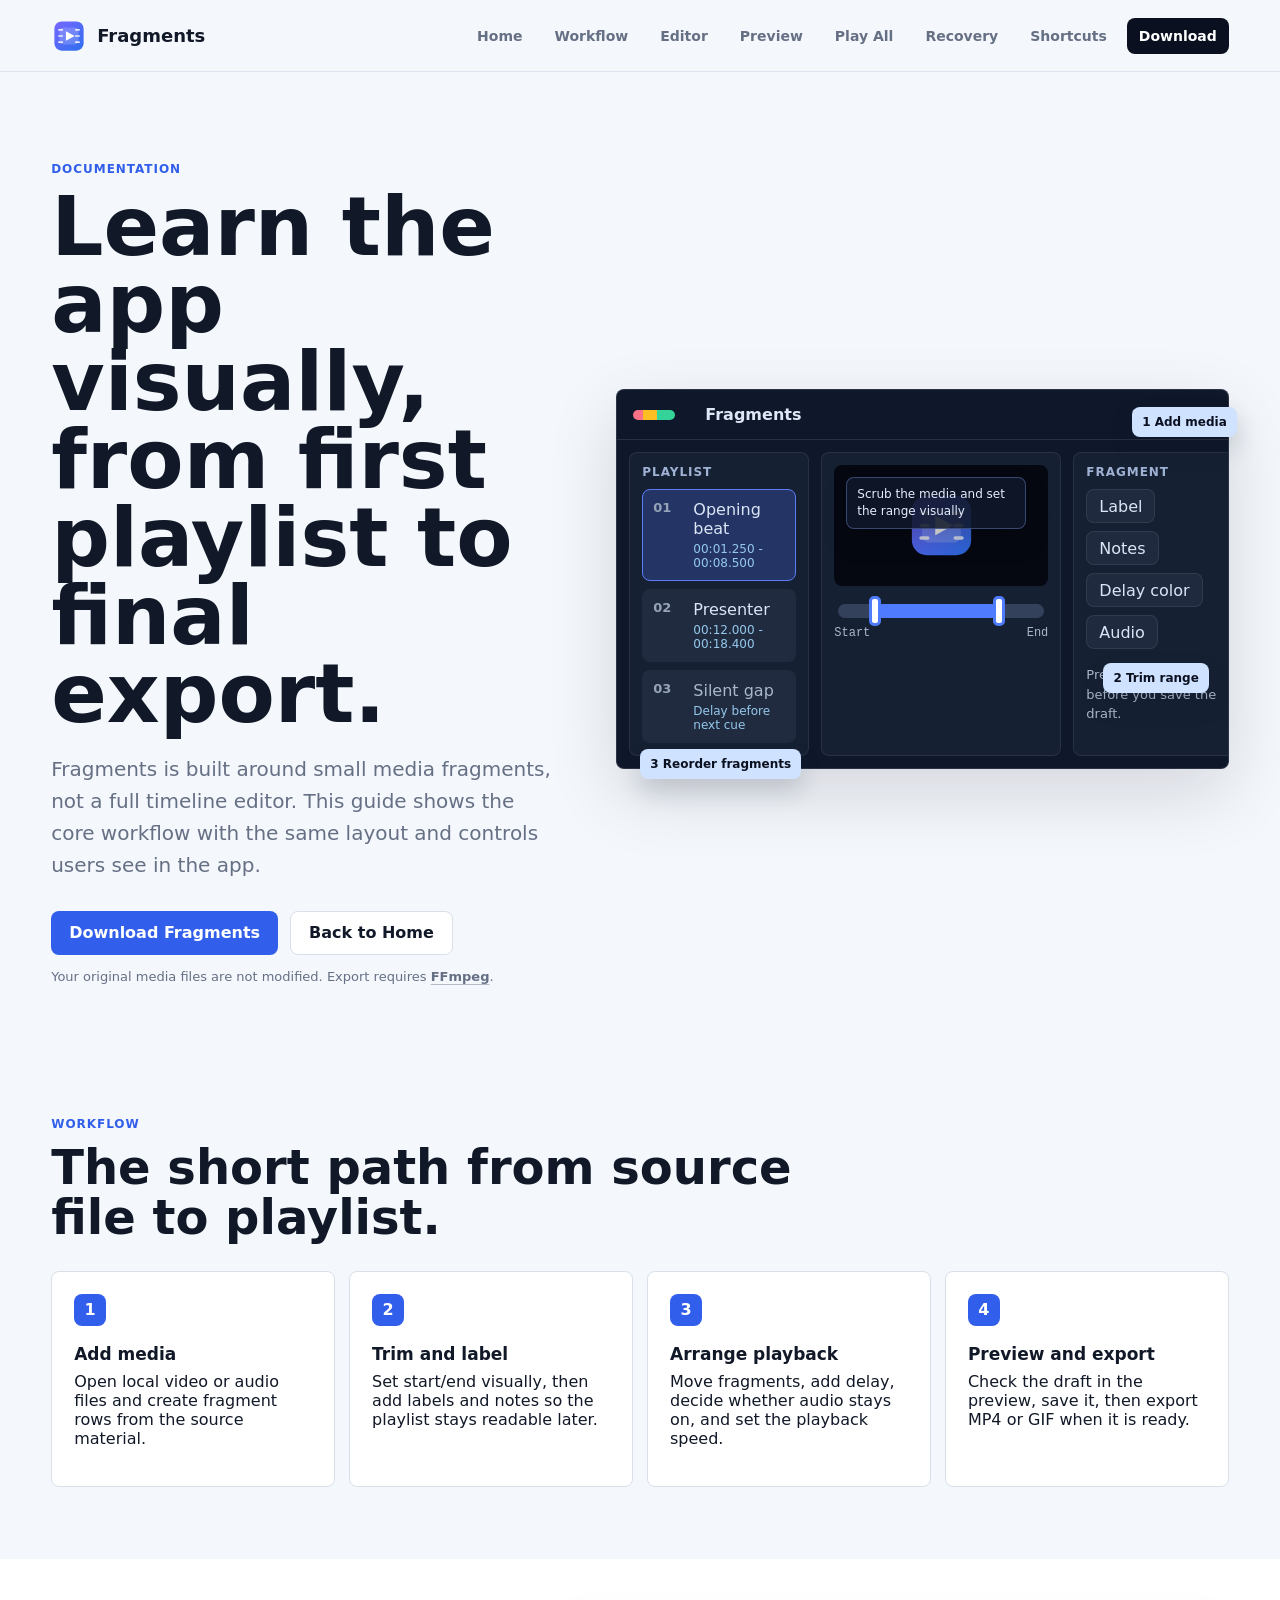
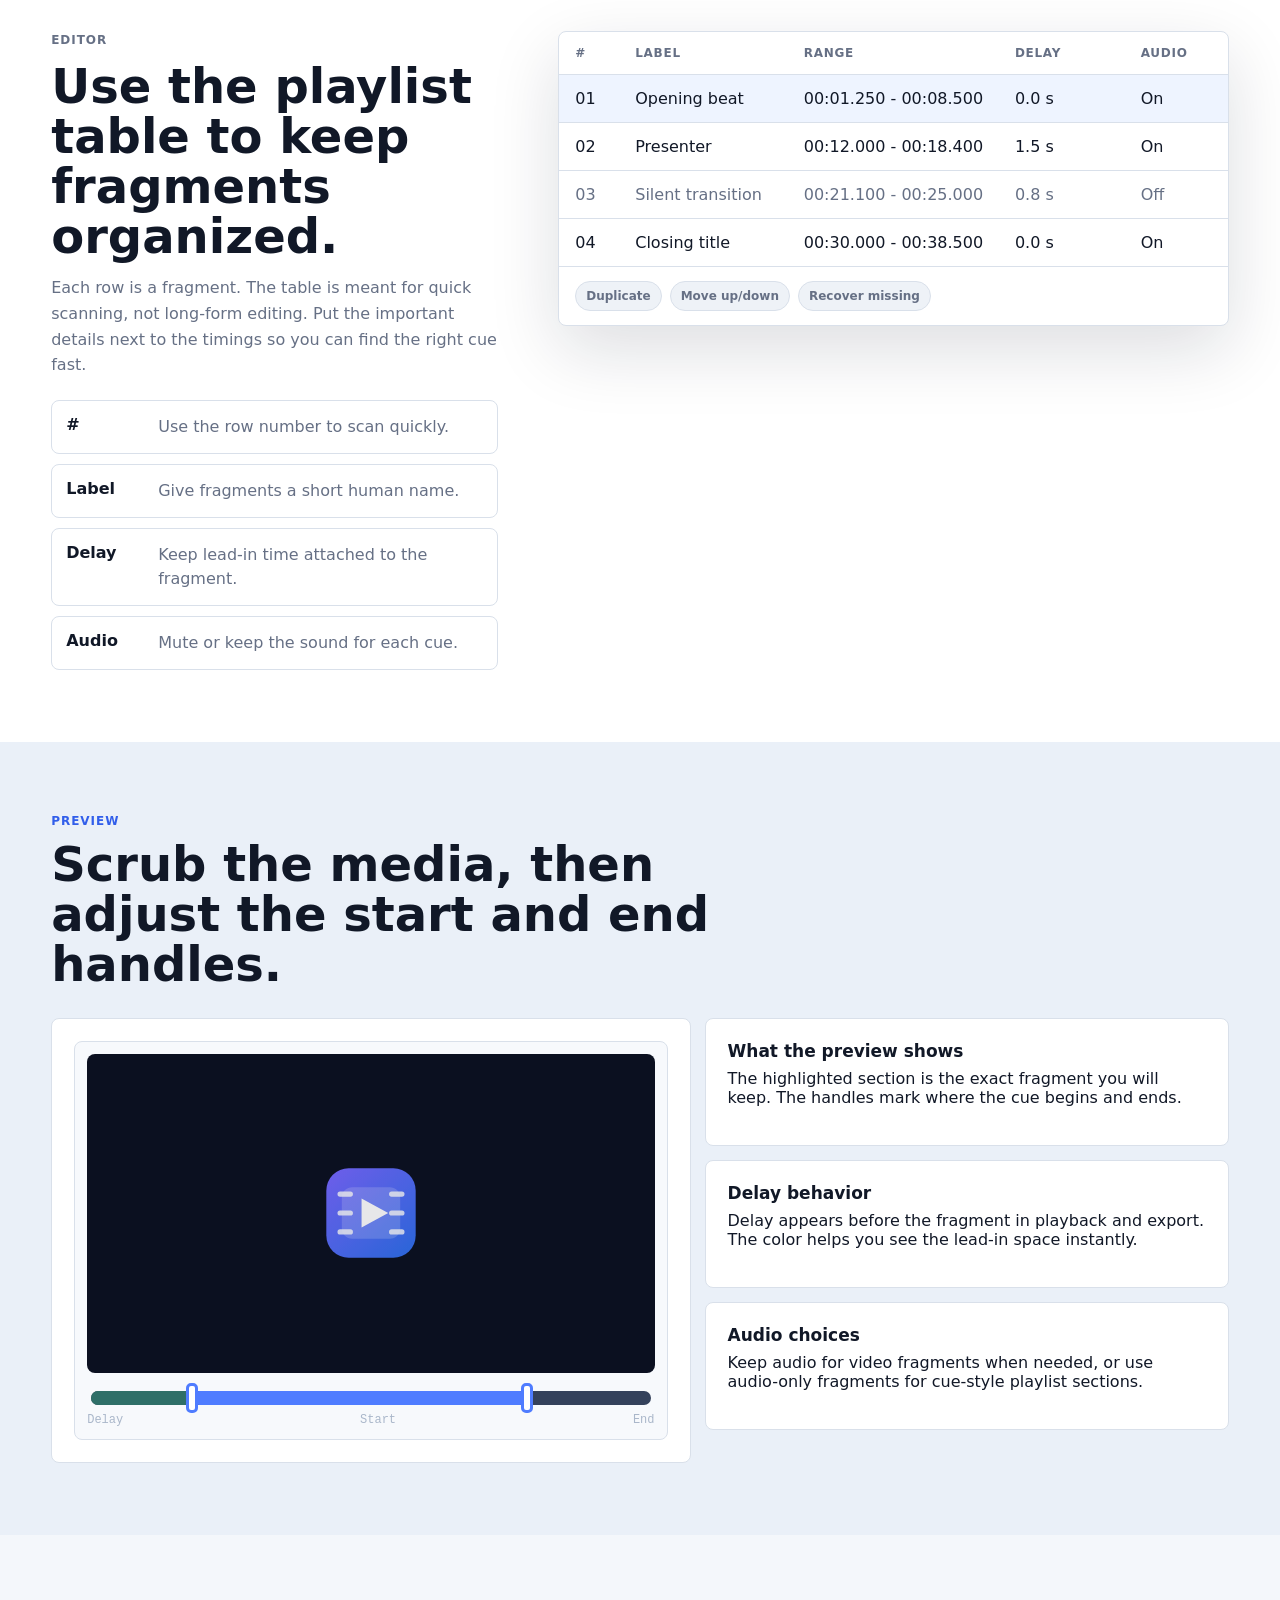
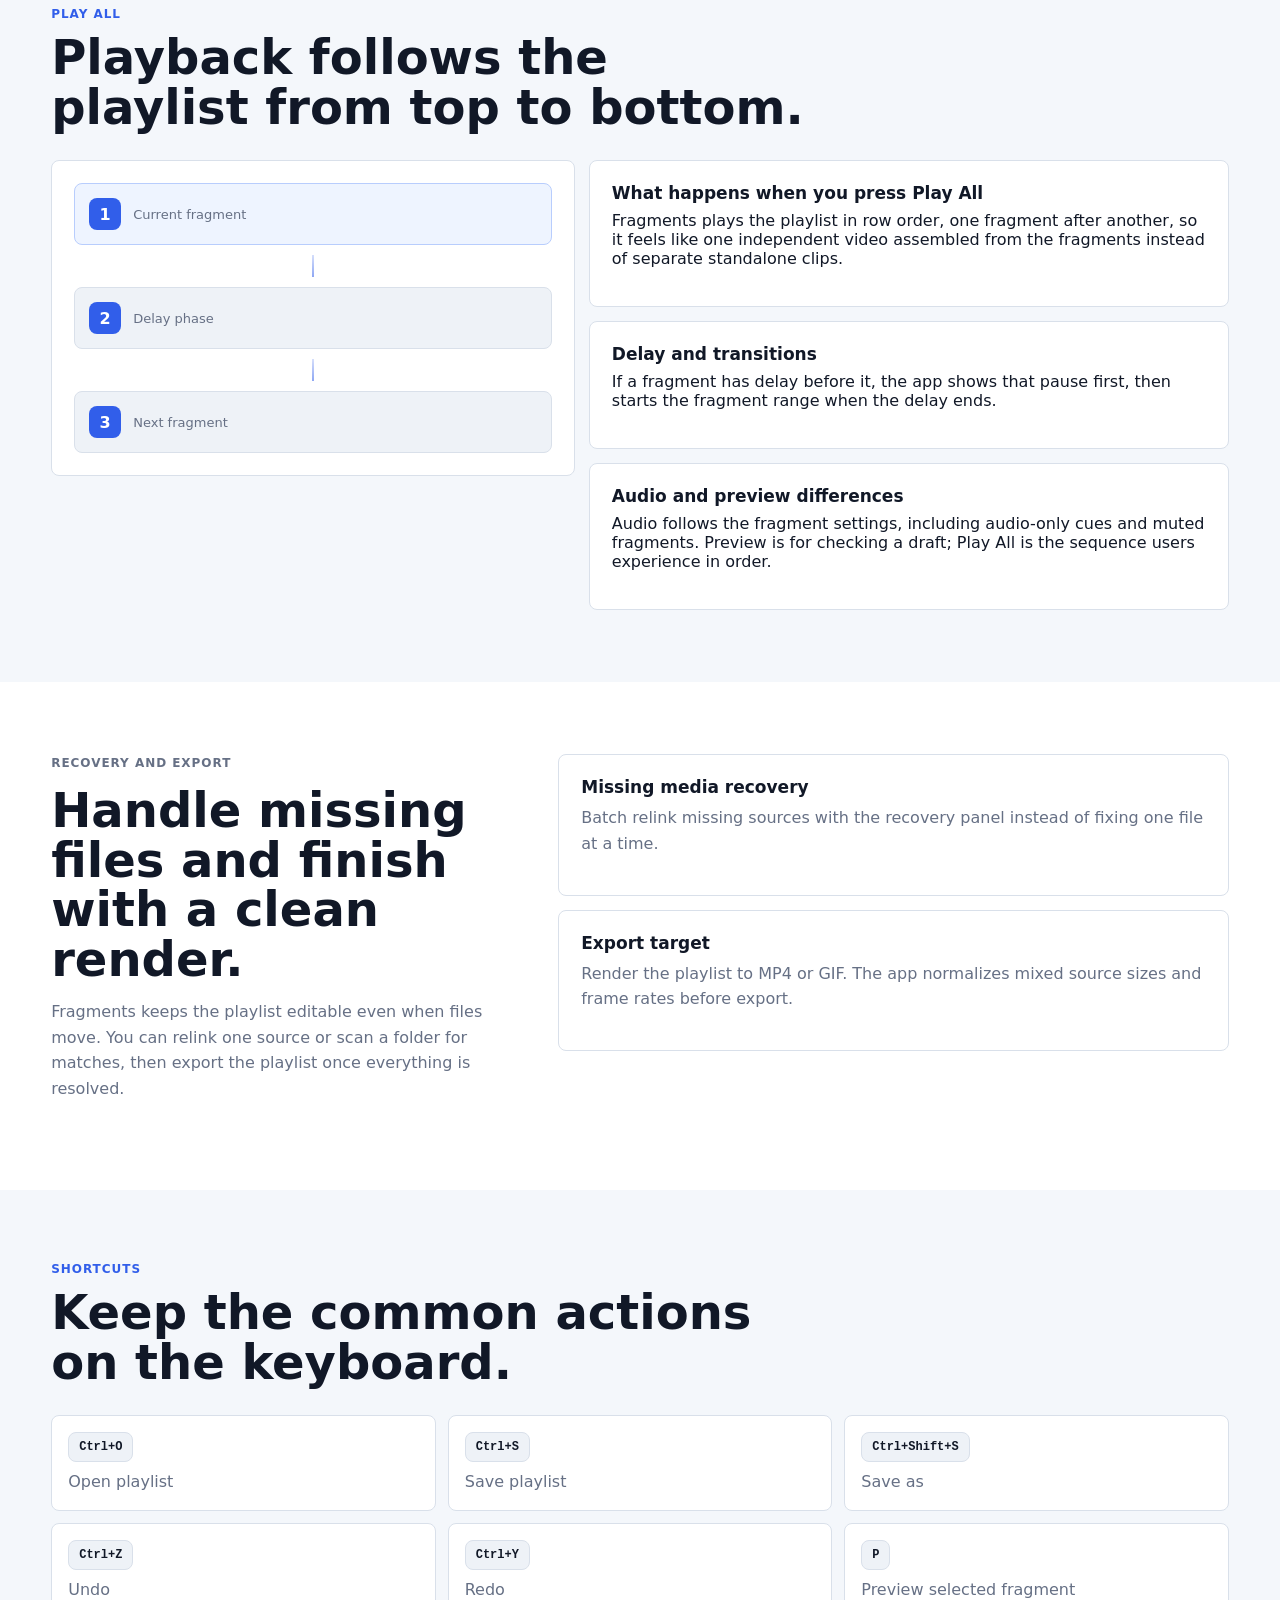
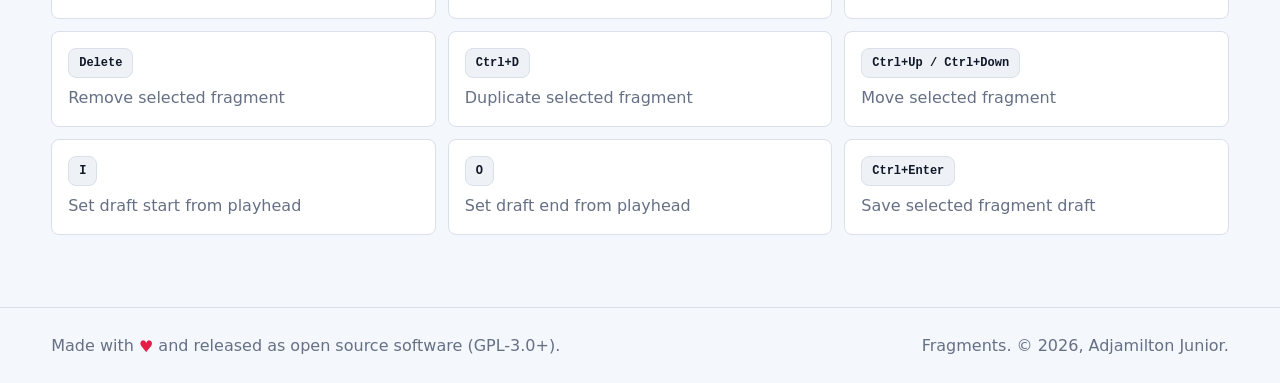
==== docs/guide.html @ 30a77bad "First commit; add docs and .gitignore" ====
<!doctype html>
<html lang="en">
<head>
  <meta charset="utf-8">
  <meta name="viewport" content="width=device-width, initial-scale=1">
  <meta name="description" content="Visual documentation for Fragments: learn how to add media, trim fragments, preview playback, recover files, and export playlists.">
  <title>Fragments - Documentation</title>
  <link rel="icon" href="assets/fragments.svg" type="image/svg+xml">
  <link rel="stylesheet" href="styles.css">
</head>
<body class="guide-page">
  <header class="site-header">
    <a class="brand" href="index.html" aria-label="Fragments home">
      <img src="assets/fragments.svg" alt="" width="36" height="36">
      <span>Fragments</span>
    </a>

    <button class="nav-toggle" type="button" aria-label="Toggle navigation" aria-expanded="false">
      <span></span>
      <span></span>
      <span></span>
    </button>

    <nav class="site-nav" aria-label="Primary navigation">
      <a href="index.html">Home</a>
      <a href="#workflow">Workflow</a>
      <a href="#editor">Editor</a>
      <a href="#preview">Preview</a>
      <a href="#playback">Play All</a>
      <a href="#recovery">Recovery</a>
      <a href="#shortcuts">Shortcuts</a>
      <a class="download-link" href="index.html#download">Download</a>
    </nav>
  </header>

  <main id="top">
    <section class="hero guide-hero">
      <div class="hero-copy">
        <p class="eyebrow">Documentation</p>
        <h1>Learn the app visually, from first playlist to final export.</h1>
        <p class="lead">
          Fragments is built around small media fragments, not a full timeline editor. This guide shows the
          core workflow with the same layout and controls users see in the app.
        </p>
        <div class="hero-actions">
          <a class="button primary" href="index.html#download">Download Fragments</a>
          <a class="button secondary" href="index.html">Back to Home</a>
        </div>
        <p class="note">Your original media files are not modified. Export requires <a href="https://ffmpeg.org/download.html">FFmpeg</a>.</p>
      </div>

      <div class="guide-hero-visual" aria-label="Fragments workflow illustration">
        <div class="guide-window">
          <div class="guide-windowbar">
            <span></span>
            <strong>Fragments</strong>
            <em>Playlist view</em>
          </div>
          <div class="guide-windowbody">
            <aside class="guide-sidebar">
              <div class="guide-sidebar-title">Playlist</div>
              <div class="guide-row active"><b>01</b><span>Opening beat</span><em>00:01.250 - 00:08.500</em></div>
              <div class="guide-row"><b>02</b><span>Presenter</span><em>00:12.000 - 00:18.400</em></div>
              <div class="guide-row muted"><b>03</b><span>Silent gap</span><em>Delay before next cue</em></div>
            </aside>
            <section class="guide-canvas">
              <div class="guide-preview-screen">
                <img src="assets/fragments.svg" alt="">
                <div class="guide-callout guide-callout-top">Scrub the media and set the range visually</div>
              </div>
              <div class="guide-timeline">
                <span class="guide-range"></span>
                <i class="guide-handle left"></i>
                <i class="guide-handle right"></i>
              </div>
              <div class="guide-timeline-labels">
                <span>Start</span>
                <span>End</span>
              </div>
            </section>
            <aside class="guide-inspector">
              <div class="guide-sidebar-title">Fragment</div>
              <div class="guide-pill">Label</div>
              <div class="guide-pill">Notes</div>
              <div class="guide-pill">Delay color</div>
              <div class="guide-pill">Audio</div>
              <div class="guide-mini-note">Preview updates before you save the draft.</div>
            </aside>
          </div>
        </div>
        <div class="guide-badge badge-one">1 Add media</div>
        <div class="guide-badge badge-two">2 Trim range</div>
        <div class="guide-badge badge-three">3 Reorder fragments</div>
      </div>
    </section>

    <section id="workflow" class="section">
      <div class="section-heading">
        <p class="eyebrow">Workflow</p>
        <h2>The short path from source file to playlist.</h2>
      </div>
      <div class="guide-flow">
        <article>
          <span>1</span>
          <h3>Add media</h3>
          <p>Open local video or audio files and create fragment rows from the source material.</p>
        </article>
        <article>
          <span>2</span>
          <h3>Trim and label</h3>
          <p>Set start/end visually, then add labels and notes so the playlist stays readable later.</p>
        </article>
        <article>
          <span>3</span>
          <h3>Arrange playback</h3>
          <p>Move fragments, add delay, decide whether audio stays on, and set the playback speed.</p>
        </article>
        <article>
          <span>4</span>
          <h3>Preview and export</h3>
          <p>Check the draft in the preview, save it, then export MP4 or GIF when it is ready.</p>
        </article>
      </div>
    </section>

    <section id="editor" class="section split-section guide-split">
      <div>
        <p class="eyebrow">Editor</p>
        <h2>Use the playlist table to keep fragments organized.</h2>
        <p>
          Each row is a fragment. The table is meant for quick scanning, not long-form editing.
          Put the important details next to the timings so you can find the right cue fast.
        </p>
        <div class="guide-checklist">
          <div><strong>#</strong><span>Use the row number to scan quickly.</span></div>
          <div><strong>Label</strong><span>Give fragments a short human name.</span></div>
          <div><strong>Delay</strong><span>Keep lead-in time attached to the fragment.</span></div>
          <div><strong>Audio</strong><span>Mute or keep the sound for each cue.</span></div>
        </div>
      </div>
      <div class="guide-table">
        <div class="guide-table-head">
          <span>#</span><span>Label</span><span>Range</span><span>Delay</span><span>Audio</span>
        </div>
        <div class="guide-table-row active">
          <span>01</span><span>Opening beat</span><span>00:01.250 - 00:08.500</span><span>0.0 s</span><span>On</span>
        </div>
        <div class="guide-table-row">
          <span>02</span><span>Presenter</span><span>00:12.000 - 00:18.400</span><span>1.5 s</span><span>On</span>
        </div>
        <div class="guide-table-row muted">
          <span>03</span><span>Silent transition</span><span>00:21.100 - 00:25.000</span><span>0.8 s</span><span>Off</span>
        </div>
        <div class="guide-table-row">
          <span>04</span><span>Closing title</span><span>00:30.000 - 00:38.500</span><span>0.0 s</span><span>On</span>
        </div>
        <div class="guide-table-foot">
          <span class="guide-tag">Duplicate</span>
          <span class="guide-tag">Move up/down</span>
          <span class="guide-tag">Recover missing</span>
        </div>
      </div>
    </section>

    <section id="preview" class="section guide-preview-section">
      <div class="section-heading">
        <p class="eyebrow">Preview</p>
        <h2>Scrub the media, then adjust the start and end handles.</h2>
      </div>
      <div class="guide-preview-grid">
        <div class="guide-trim-panel">
          <div class="guide-trim-screen">
            <div class="guide-trim-video">
              <img src="assets/fragments.svg" alt="">
            </div>
            <div class="guide-trim-track">
              <span class="guide-delay-fill"></span>
              <span class="guide-active-fill"></span>
              <i class="guide-start-handle"></i>
              <i class="guide-end-handle"></i>
            </div>
            <div class="guide-trim-labels">
              <span>Delay</span>
              <span>Start</span>
              <span>End</span>
            </div>
          </div>
        </div>
        <div class="guide-copy-panel">
          <article>
            <h3>What the preview shows</h3>
            <p>The highlighted section is the exact fragment you will keep. The handles mark where the cue begins and ends.</p>
          </article>
          <article>
            <h3>Delay behavior</h3>
            <p>Delay appears before the fragment in playback and export. The color helps you see the lead-in space instantly.</p>
          </article>
          <article>
            <h3>Audio choices</h3>
            <p>Keep audio for video fragments when needed, or use audio-only fragments for cue-style playlist sections.</p>
          </article>
        </div>
      </div>
    </section>

    <section id="playback" class="section">
      <div class="section-heading">
        <p class="eyebrow">Play All</p>
        <h2>Playback follows the playlist from top to bottom.</h2>
      </div>
      <div class="guide-playback-grid">
        <div class="guide-playback-visual">
          <div class="guide-playback-track">
            <div class="guide-playback-node active">
              <strong>1</strong>
              <span>Current fragment</span>
            </div>
            <div class="guide-playback-line"></div>
            <div class="guide-playback-node">
              <strong>2</strong>
              <span>Delay phase</span>
            </div>
            <div class="guide-playback-line"></div>
            <div class="guide-playback-node">
              <strong>3</strong>
              <span>Next fragment</span>
            </div>
          </div>
        </div>
        <div class="guide-copy-panel">
          <article>
            <h3>What happens when you press Play All</h3>
            <p>Fragments plays the playlist in row order, one fragment after another, so it feels like one independent video assembled from the fragments instead of separate standalone clips.</p>
          </article>
          <article>
            <h3>Delay and transitions</h3>
            <p>If a fragment has delay before it, the app shows that pause first, then starts the fragment range when the delay ends.</p>
          </article>
          <article>
            <h3>Audio and preview differences</h3>
            <p>Audio follows the fragment settings, including audio-only cues and muted fragments. Preview is for checking a draft; Play All is the sequence users experience in order.</p>
          </article>
        </div>
      </div>
    </section>

    <section id="recovery" class="section split-section guide-split">
      <div>
        <p class="eyebrow">Recovery and export</p>
        <h2>Handle missing files and finish with a clean render.</h2>
        <p>
          Fragments keeps the playlist editable even when files move. You can relink one source or scan a folder
          for matches, then export the playlist once everything is resolved.
        </p>
      </div>
      <div class="guide-recovery-stack">
        <article>
          <h3>Missing media recovery</h3>
          <p>Batch relink missing sources with the recovery panel instead of fixing one file at a time.</p>
        </article>
        <article>
          <h3>Export target</h3>
          <p>Render the playlist to MP4 or GIF. The app normalizes mixed source sizes and frame rates before export.</p>
        </article>
      </div>
    </section>

    <section id="shortcuts" class="section">
      <div class="section-heading">
        <p class="eyebrow">Shortcuts</p>
        <h2>Keep the common actions on the keyboard.</h2>
      </div>
      <div class="guide-shortcuts">
        <div><kbd>Ctrl+O</kbd><span>Open playlist</span></div>
        <div><kbd>Ctrl+S</kbd><span>Save playlist</span></div>
        <div><kbd>Ctrl+Shift+S</kbd><span>Save as</span></div>
        <div><kbd>Ctrl+Z</kbd><span>Undo</span></div>
        <div><kbd>Ctrl+Y</kbd><span>Redo</span></div>
        <div><kbd>P</kbd><span>Preview selected fragment</span></div>
        <div><kbd>Delete</kbd><span>Remove selected fragment</span></div>
        <div><kbd>Ctrl+D</kbd><span>Duplicate selected fragment</span></div>
        <div><kbd>Ctrl+Up / Ctrl+Down</kbd><span>Move selected fragment</span></div>
        <div><kbd>I</kbd><span>Set draft start from playhead</span></div>
        <div><kbd>O</kbd><span>Set draft end from playhead</span></div>
        <div><kbd>Ctrl+Enter</kbd><span>Save selected fragment draft</span></div>
      </div>
    </section>
  </main>

  <footer class="site-footer">
    <span>
      Made with <span class="heart" aria-label="love">&hearts;</span> and released as open source software (GPL-3.0+).
    </span>
    <span>Fragments. &copy; <span id="year">2026</span>, Adjamilton Junior.</span>
  </footer>

  <script src="script.js"></script>
</body>
</html>
---- docs/styles.css ----
:root {
  --bg: #f4f7fb;
  --surface: #ffffff;
  --surface-2: #eef2f7;
  --text: #111827;
  --muted: #667085;
  --line: #d9e0ea;
  --primary: #315eea;
  --primary-2: #1d9a70;
  --ink: #0b1020;
  --shadow: 0 24px 70px rgba(15, 23, 42, .14);
}

* {
  box-sizing: border-box;
}

html {
  scroll-behavior: smooth;
}

body {
  margin: 0;
  background: var(--bg);
  color: var(--text);
  font-family: Inter, ui-sans-serif, system-ui, -apple-system, BlinkMacSystemFont, "Segoe UI", sans-serif;
  letter-spacing: 0;
}

a {
  color: inherit;
  text-decoration: none;
}

.site-header {
  position: sticky;
  top: 0;
  z-index: 20;
  display: flex;
  align-items: center;
  justify-content: space-between;
  min-height: 72px;
  padding: 14px clamp(20px, 4vw, 56px);
  background: rgba(244, 247, 251, .88);
  border-bottom: 1px solid rgba(217, 224, 234, .8);
  backdrop-filter: blur(16px);
}

.brand {
  display: inline-flex;
  align-items: center;
  gap: 10px;
  font-weight: 800;
  font-size: 18px;
}

.brand img {
  border-radius: 10px;
}

.site-nav {
  display: flex;
  align-items: center;
  gap: 8px;
}

.site-nav a,
.nav-toggle {
  border-radius: 8px;
}

.site-nav a {
  padding: 10px 12px;
  color: var(--muted);
  font-size: 14px;
  font-weight: 700;
}

.site-nav a:hover {
  color: var(--text);
  background: var(--surface);
}

.site-nav .download-link {
  color: #ffffff;
  background: var(--ink);
}

.nav-toggle {
  display: none;
  width: 42px;
  height: 38px;
  border: 1px solid var(--line);
  background: var(--surface);
}

.nav-toggle span {
  display: block;
  width: 18px;
  height: 2px;
  margin: 4px auto;
  background: var(--text);
  border-radius: 2px;
}

.hero {
  display: grid;
  grid-template-columns: minmax(0, .9fr) minmax(460px, 1.1fr);
  gap: clamp(28px, 5vw, 70px);
  align-items: center;
  min-height: calc(100vh - 72px);
  padding: clamp(52px, 7vw, 92px) clamp(20px, 4vw, 56px) 48px;
}

.hero-copy {
  max-width: 650px;
}

.eyebrow {
  margin: 0 0 12px;
  color: var(--primary);
  font-size: 12px;
  font-weight: 800;
  letter-spacing: .08em;
  text-transform: uppercase;
}

h1,
h2,
h3,
p {
  margin-top: 0;
}

h1 {
  margin-bottom: 20px;
  font-size: clamp(42px, 7vw, 82px);
  line-height: .95;
  letter-spacing: 0;
}

h2 {
  margin-bottom: 14px;
  font-size: clamp(30px, 4vw, 48px);
  line-height: 1.04;
}

h3 {
  margin-bottom: 8px;
  font-size: 17px;
}

.lead {
  max-width: 590px;
  color: var(--muted);
  font-size: clamp(17px, 2vw, 20px);
  line-height: 1.6;
}

.hero-actions {
  display: flex;
  flex-wrap: wrap;
  gap: 12px;
  margin: 30px 0 14px;
}

.button {
  display: inline-flex;
  align-items: center;
  justify-content: center;
  min-height: 44px;
  padding: 0 18px;
  border-radius: 8px;
  font-weight: 800;
}

.button.primary {
  color: #ffffff;
  background: var(--primary);
}

.button.secondary {
  color: var(--text);
  background: var(--surface);
  border: 1px solid var(--line);
}

.note {
  color: var(--muted);
  font-size: 13px;
}

.note a,
.download-panel p a {
  color: inherit;
  font-weight: 800;
  text-decoration: underline;
  text-decoration-color: rgba(102, 112, 133, .45);
  text-underline-offset: 3px;
}

.note a:hover,
.download-panel p a:hover {
  color: var(--primary);
  text-decoration-color: currentColor;
}

.app-preview {
  min-width: 0;
  overflow: hidden;
  background: #101827;
  border: 1px solid rgba(255, 255, 255, .14);
  border-radius: 8px;
  box-shadow: var(--shadow);
}

.preview-topbar {
  display: grid;
  grid-template-columns: 72px 1fr;
  gap: 12px;
  align-items: center;
  height: 48px;
  padding: 0 16px;
  color: #dfe7f6;
  border-bottom: 1px solid rgba(255, 255, 255, .1);
}

.preview-topbar span {
  width: 42px;
  height: 10px;
  border-radius: 8px;
  background: linear-gradient(90deg, #ff6b6b 0 10px, #ffd166 10px 24px, #2dd4bf 24px 42px);
}

.preview-body {
  display: grid;
  grid-template-columns: minmax(230px, .9fr) minmax(280px, 1.1fr);
  gap: 14px;
  padding: 14px;
}

.cue-list,
.preview-panel {
  background: #172033;
  border: 1px solid rgba(255, 255, 255, .09);
  border-radius: 8px;
}

.cue-list {
  display: grid;
  gap: 8px;
  align-content: start;
  padding: 10px;
}

.cue {
  display: grid;
  grid-template-columns: 34px 1fr;
  gap: 4px 10px;
  padding: 10px;
  color: #dbe5f6;
  background: #202a3f;
  border: 1px solid transparent;
  border-radius: 8px;
}

.cue.active {
  background: #243565;
  border-color: #5b7cfa;
}

.cue.muted {
  color: #aab7ca;
}

.cue b {
  grid-row: span 2;
  color: #95a3b8;
  font-size: 13px;
}

.cue code {
  color: #92d2b8;
  font-size: 12px;
}

.preview-panel {
  padding: 12px;
}

.video-frame {
  display: grid;
  place-items: center;
  aspect-ratio: 16 / 9;
  background: #060912;
  border-radius: 8px;
}

.video-frame img {
  width: min(110px, 34%);
  opacity: .9;
}

.timeline {
  position: relative;
  height: 14px;
  margin: 18px 4px 8px;
  background: #334057;
  border-radius: 999px;
}

.timeline .range {
  position: absolute;
  left: 18%;
  right: 22%;
  top: 0;
  bottom: 0;
  background: #4f7cff;
  border-radius: inherit;
}

.timeline .handle {
  position: absolute;
  top: -8px;
  width: 12px;
  height: 30px;
  background: #ffffff;
  border: 3px solid #4f7cff;
  border-radius: 5px;
}

.timeline .left {
  left: calc(18% - 6px);
}

.timeline .right {
  right: calc(22% - 6px);
}

.time-row {
  display: flex;
  justify-content: space-between;
  color: #aab7ca;
  font-family: ui-monospace, SFMono-Regular, Menlo, monospace;
  font-size: 12px;
}

.section {
  padding: 72px clamp(20px, 4vw, 56px);
}

.section-heading {
  max-width: 760px;
  margin-bottom: 28px;
}

.steps,
.feature-grid,
.export-grid,
.install-grid {
  display: grid;
  gap: 14px;
}

.steps {
  grid-template-columns: repeat(4, minmax(0, 1fr));
}

.steps article,
.feature-grid article,
.export-grid article,
.install-grid article,
.dependency-note {
  min-width: 0;
  padding: 22px;
  background: var(--surface);
  border: 1px solid var(--line);
  border-radius: 8px;
}

.steps span {
  display: inline-grid;
  place-items: center;
  width: 32px;
  height: 32px;
  margin-bottom: 18px;
  color: #ffffff;
  background: var(--primary);
  border-radius: 8px;
  font-weight: 800;
}

.steps p,
.feature-grid p,
.export-grid p,
.install-grid p,
.dependency-note p,
.split-section p,
.download-panel p {
  color: var(--muted);
  line-height: 1.6;
}

.split-section {
  display: grid;
  grid-template-columns: minmax(260px, .8fr) minmax(420px, 1.2fr);
  gap: clamp(24px, 5vw, 60px);
  align-items: start;
  background: var(--surface);
}

.feature-grid {
  grid-template-columns: repeat(2, minmax(0, 1fr));
}

.export-section {
  background: #eaf0f8;
}

.export-grid {
  grid-template-columns: repeat(3, minmax(0, 1fr));
}

.install-section {
  background: var(--surface);
}

.install-grid {
  grid-template-columns: repeat(3, minmax(0, 1fr));
}

.dependency-note {
  margin-top: 14px;
  background: var(--surface-2);
}

.dependency-note a {
  color: var(--primary);
  font-weight: 800;
  text-decoration: underline;
  text-underline-offset: 3px;
}

.download-panel {
  display: flex;
  gap: 24px;
  align-items: center;
  justify-content: space-between;
  margin: 72px clamp(20px, 4vw, 56px);
  padding: 28px;
  background: var(--ink);
  color: #ffffff;
  border-radius: 8px;
}

.download-panel p {
  margin-bottom: 0;
  color: #bac6d8;
}

.download-panel .eyebrow {
  color: #8ec5ff;
}

.download-actions {
  display: flex;
  flex-wrap: wrap;
  gap: 10px;
  justify-content: flex-end;
}

.download-actions .button {
  min-width: 116px;
}

.site-footer {
  display: flex;
  flex-wrap: wrap;
  gap: 14px 24px;
  justify-content: space-between;
  align-items: center;
  padding: 28px clamp(20px, 4vw, 56px);
  color: var(--muted);
  border-top: 1px solid var(--line);
}

.site-footer span:last-child {
  text-align: right;
}

.heart {
  color: #e11d48;
  font-size: 16px;
  line-height: 1;
  vertical-align: -1px;
}

.guide-page .guide-hero {
  grid-template-columns: minmax(0, .9fr) minmax(380px, 1.1fr);
}

.guide-hero-visual {
  position: relative;
  min-width: 0;
}

.guide-window {
  overflow: hidden;
  background: #0f172a;
  border: 1px solid rgba(255, 255, 255, .12);
  border-radius: 8px;
  box-shadow: var(--shadow);
}

.guide-windowbar {
  display: grid;
  grid-template-columns: 60px 1fr auto;
  gap: 12px;
  align-items: center;
  min-height: 50px;
  padding: 0 16px;
  color: #dfe7f6;
  border-bottom: 1px solid rgba(255, 255, 255, .1);
}

.guide-windowbar span {
  width: 42px;
  height: 10px;
  border-radius: 8px;
  background: linear-gradient(90deg, #fb7185 0 10px, #fbbf24 10px 24px, #34d399 24px 42px);
}

.guide-windowbar em {
  color: #93a4c4;
  font-style: normal;
  font-size: 13px;
}

.guide-windowbody {
  display: grid;
  grid-template-columns: minmax(180px, .82fr) minmax(240px, 1.1fr) minmax(160px, .56fr);
  gap: 12px;
  padding: 12px;
}

.guide-sidebar,
.guide-inspector,
.guide-canvas {
  min-width: 0;
  background: #162033;
  border: 1px solid rgba(255, 255, 255, .08);
  border-radius: 8px;
}

.guide-sidebar,
.guide-inspector {
  padding: 12px;
}

.guide-sidebar-title {
  margin-bottom: 10px;
  color: #9fb2d3;
  font-size: 12px;
  font-weight: 800;
  letter-spacing: .08em;
  text-transform: uppercase;
}

.guide-row {
  display: grid;
  grid-template-columns: 30px 1fr;
  gap: 4px 10px;
  padding: 10px;
  color: #dbe5f6;
  background: #202b40;
  border: 1px solid transparent;
  border-radius: 8px;
}

.guide-row + .guide-row {
  margin-top: 8px;
}

.guide-row.active {
  background: #243565;
  border-color: #5b7cfa;
}

.guide-row.muted {
  color: #aab7ca;
}

.guide-row b {
  grid-row: span 2;
  color: #95a3b8;
  font-size: 13px;
}

.guide-row em {
  color: #95c8eb;
  font-style: normal;
  font-size: 12px;
}

.guide-canvas {
  padding: 12px;
}

.guide-preview-screen {
  position: relative;
  display: grid;
  place-items: center;
  aspect-ratio: 16 / 9;
  background: #050811;
  border-radius: 8px;
}

.guide-preview-screen img {
  width: min(120px, 34%);
  opacity: .9;
}

.guide-callout {
  position: absolute;
  max-width: 180px;
  padding: 8px 10px;
  color: #e5edff;
  font-size: 12px;
  line-height: 1.4;
  background: rgba(15, 23, 42, .88);
  border: 1px solid rgba(139, 165, 255, .35);
  border-radius: 8px;
  box-shadow: 0 12px 24px rgba(0, 0, 0, .18);
}

.guide-callout-top {
  top: 12px;
  left: 12px;
}

.guide-timeline,
.guide-trim-track {
  position: relative;
  height: 14px;
  margin: 18px 4px 8px;
  background: #34415b;
  border-radius: 999px;
}

.guide-range,
.guide-delay-fill,
.guide-active-fill {
  position: absolute;
  top: 0;
  bottom: 0;
  border-radius: inherit;
}

.guide-range,
.guide-active-fill {
  left: 18%;
  right: 22%;
  background: #4f7cff;
}

.guide-delay-fill {
  left: 0;
  width: 18%;
  background: #2f6f68;
}

.guide-handle,
.guide-start-handle,
.guide-end-handle {
  position: absolute;
  top: -8px;
  width: 12px;
  height: 30px;
  background: #ffffff;
  border: 3px solid #4f7cff;
  border-radius: 5px;
}

.guide-handle.left,
.guide-start-handle {
  left: calc(18% - 6px);
}

.guide-handle.right,
.guide-end-handle {
  right: calc(22% - 6px);
}

.guide-timeline-labels,
.guide-trim-labels {
  display: flex;
  justify-content: space-between;
  color: #aab7ca;
  font-family: ui-monospace, SFMono-Regular, Menlo, monospace;
  font-size: 12px;
}

.guide-pill {
  display: inline-flex;
  align-items: center;
  min-height: 34px;
  margin-bottom: 8px;
  padding: 0 12px;
  color: #dbe5f6;
  background: #202a3f;
  border: 1px solid rgba(255, 255, 255, .08);
  border-radius: 8px;
}

.guide-mini-note {
  margin-top: 8px;
  color: #aab7ca;
  font-size: 13px;
  line-height: 1.5;
}

.guide-badge {
  position: absolute;
  padding: 8px 10px;
  color: #0b1020;
  background: #cfe2ff;
  border-radius: 8px;
  box-shadow: 0 12px 24px rgba(15, 23, 42, .16);
  font-size: 12px;
  font-weight: 800;
}

.guide-badge.badge-one {
  top: 18px;
  right: -8px;
}

.guide-badge.badge-two {
  bottom: 76px;
  right: 20px;
}

.guide-badge.badge-three {
  bottom: -10px;
  left: 24px;
}

.guide-flow {
  display: grid;
  grid-template-columns: repeat(4, minmax(0, 1fr));
  gap: 14px;
}

.guide-flow article {
  min-width: 0;
  padding: 22px;
  background: var(--surface);
  border: 1px solid var(--line);
  border-radius: 8px;
}

.guide-flow span {
  display: inline-grid;
  place-items: center;
  width: 32px;
  height: 32px;
  margin-bottom: 18px;
  color: #ffffff;
  background: var(--primary);
  border-radius: 8px;
  font-weight: 800;
}

.guide-checklist {
  display: grid;
  gap: 10px;
  margin-top: 22px;
}

.guide-checklist div {
  display: grid;
  grid-template-columns: 80px 1fr;
  gap: 12px;
  align-items: start;
  padding: 14px;
  background: var(--surface);
  border: 1px solid var(--line);
  border-radius: 8px;
}

.guide-checklist strong {
  color: var(--text);
}

.guide-checklist span {
  color: var(--muted);
  line-height: 1.5;
}

.guide-table {
  min-width: 0;
  background: var(--surface);
  border: 1px solid var(--line);
  border-radius: 8px;
  box-shadow: var(--shadow);
}

.guide-table-head,
.guide-table-row,
.guide-table-foot {
  display: grid;
  grid-template-columns: 48px 1.1fr 1.4fr .8fr .5fr;
  gap: 12px;
  align-items: center;
  padding: 14px 16px;
}

.guide-table-head {
  color: var(--muted);
  font-size: 12px;
  font-weight: 800;
  letter-spacing: .06em;
  text-transform: uppercase;
  border-bottom: 1px solid var(--line);
}

.guide-table-row {
  border-bottom: 1px solid var(--line);
}

.guide-table-row.active {
  background: #eef4ff;
}

.guide-table-row.muted {
  color: var(--muted);
}

.guide-table-foot {
  display: flex;
  flex-wrap: wrap;
  gap: 8px;
}

.guide-tag {
  display: inline-flex;
  align-items: center;
  min-height: 30px;
  padding: 0 10px;
  color: var(--muted);
  background: var(--surface-2);
  border: 1px solid var(--line);
  border-radius: 999px;
  font-size: 12px;
  font-weight: 700;
}

.guide-preview-section {
  background: #eaf0f8;
}

.guide-preview-grid {
  display: grid;
  grid-template-columns: minmax(320px, 1fr) minmax(280px, .82fr);
  gap: 14px;
  align-items: start;
}

.guide-playback-grid {
  display: grid;
  grid-template-columns: minmax(280px, .9fr) minmax(320px, 1.1fr);
  gap: 14px;
  align-items: start;
}

.guide-playback-visual {
  min-width: 0;
  padding: 22px;
  background: var(--surface);
  border: 1px solid var(--line);
  border-radius: 8px;
}

.guide-playback-track {
  display: grid;
  gap: 10px;
}

.guide-playback-node {
  display: grid;
  grid-template-columns: 32px 1fr;
  gap: 8px 12px;
  align-items: center;
  padding: 14px;
  background: var(--surface-2);
  border: 1px solid var(--line);
  border-radius: 8px;
}

.guide-playback-node strong {
  display: inline-grid;
  place-items: center;
  width: 32px;
  height: 32px;
  color: #ffffff;
  background: var(--primary);
  border-radius: 8px;
}

.guide-playback-node.active {
  background: #eef4ff;
  border-color: #b8cdfd;
}

.guide-playback-node span {
  color: var(--muted);
  font-size: 13px;
}

.guide-playback-line {
  width: 2px;
  height: 22px;
  margin: 0 auto;
  background: linear-gradient(180deg, rgba(49, 94, 234, .2), rgba(49, 94, 234, .55));
}

.guide-trim-panel,
.guide-copy-panel article,
.guide-recovery-stack article {
  min-width: 0;
  padding: 22px;
  background: var(--surface);
  border: 1px solid var(--line);
  border-radius: 8px;
}

.guide-trim-screen {
  padding: 12px;
  background: #f7f9fc;
  border: 1px solid var(--line);
  border-radius: 8px;
}

.guide-trim-video {
  display: grid;
  place-items: center;
  aspect-ratio: 16 / 9;
  background: #0b1020;
  border-radius: 8px;
}

.guide-trim-video img {
  width: min(110px, 36%);
  opacity: .9;
}

.guide-copy-panel {
  display: grid;
  gap: 14px;
}

.guide-copy-panel h3,
.guide-recovery-stack h3 {
  margin-bottom: 8px;
}

.guide-recovery-stack {
  display: grid;
  gap: 14px;
}

.guide-shortcuts {
  display: grid;
  grid-template-columns: repeat(3, minmax(0, 1fr));
  gap: 12px;
}

.guide-shortcuts div {
  display: grid;
  gap: 8px;
  padding: 16px;
  background: var(--surface);
  border: 1px solid var(--line);
  border-radius: 8px;
}

.guide-shortcuts kbd {
  display: inline-flex;
  align-items: center;
  justify-content: center;
  width: fit-content;
  min-height: 30px;
  padding: 0 10px;
  color: var(--text);
  background: var(--surface-2);
  border: 1px solid var(--line);
  border-radius: 8px;
  font-family: ui-monospace, SFMono-Regular, Menlo, monospace;
  font-size: 12px;
  font-weight: 800;
}

.guide-shortcuts span {
  color: var(--muted);
  line-height: 1.5;
}

@media (max-width: 980px) {
  .hero,
  .split-section {
    grid-template-columns: 1fr;
  }

  .hero {
    min-height: auto;
  }

  .steps,
  .export-grid,
  .guide-flow,
  .guide-shortcuts {
    grid-template-columns: repeat(2, minmax(0, 1fr));
  }

  .guide-windowbody,
  .guide-preview-grid,
  .guide-playback-grid {
    grid-template-columns: 1fr;
  }
}

@media (max-width: 720px) {
  .site-header {
    min-height: 64px;
  }

  .nav-toggle {
    display: block;
  }

  .site-nav {
    position: absolute;
    top: 64px;
    left: 20px;
    right: 20px;
    display: none;
    flex-direction: column;
    align-items: stretch;
    padding: 8px;
    background: var(--surface);
    border: 1px solid var(--line);
    border-radius: 8px;
    box-shadow: var(--shadow);
  }

  .site-nav.open {
    display: flex;
  }

  .site-nav a {
    padding: 12px;
  }

  .hero {
    padding-top: 44px;
  }

  .preview-body,
  .steps,
  .feature-grid,
  .export-grid,
  .install-grid,
  .guide-flow,
  .guide-shortcuts {
    grid-template-columns: 1fr;
  }

  .guide-windowbar {
    grid-template-columns: 48px 1fr;
  }

  .guide-windowbar em {
    display: none;
  }

  .guide-badge {
    max-width: 160px;
  }

  .guide-table-head,
  .guide-table-row {
    grid-template-columns: 42px 1fr;
  }

  .guide-table-head span:nth-child(n+3),
  .guide-table-row span:nth-child(n+3) {
    display: none;
  }

  .download-panel {
    align-items: flex-start;
    flex-direction: column;
  }

  .download-actions {
    justify-content: flex-start;
    width: 100%;
  }

  .site-footer,
  .site-footer span:last-child {
    text-align: left;
  }
}

@media (max-width: 430px) {
  h1 {
    font-size: 40px;
  }

  .button {
    width: 100%;
  }

  .preview-topbar {
    grid-template-columns: 48px 1fr;
  }
}
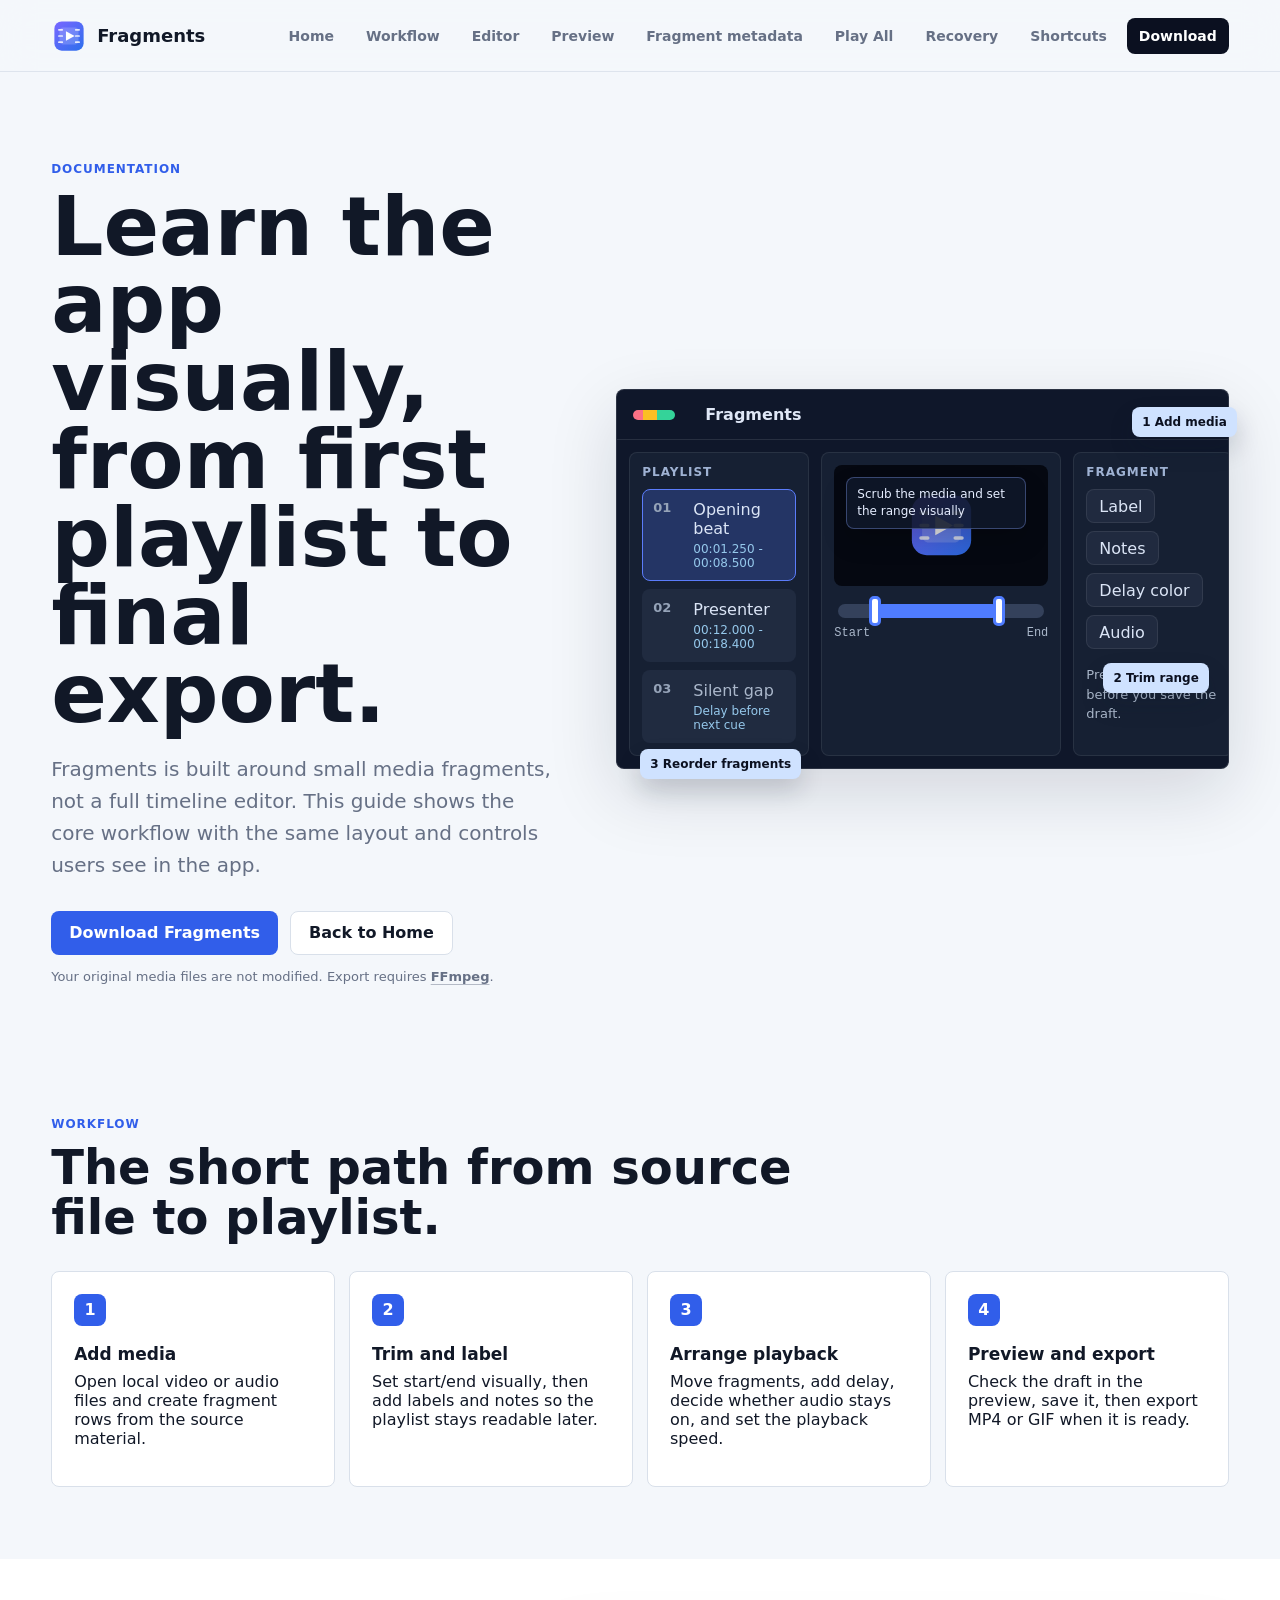
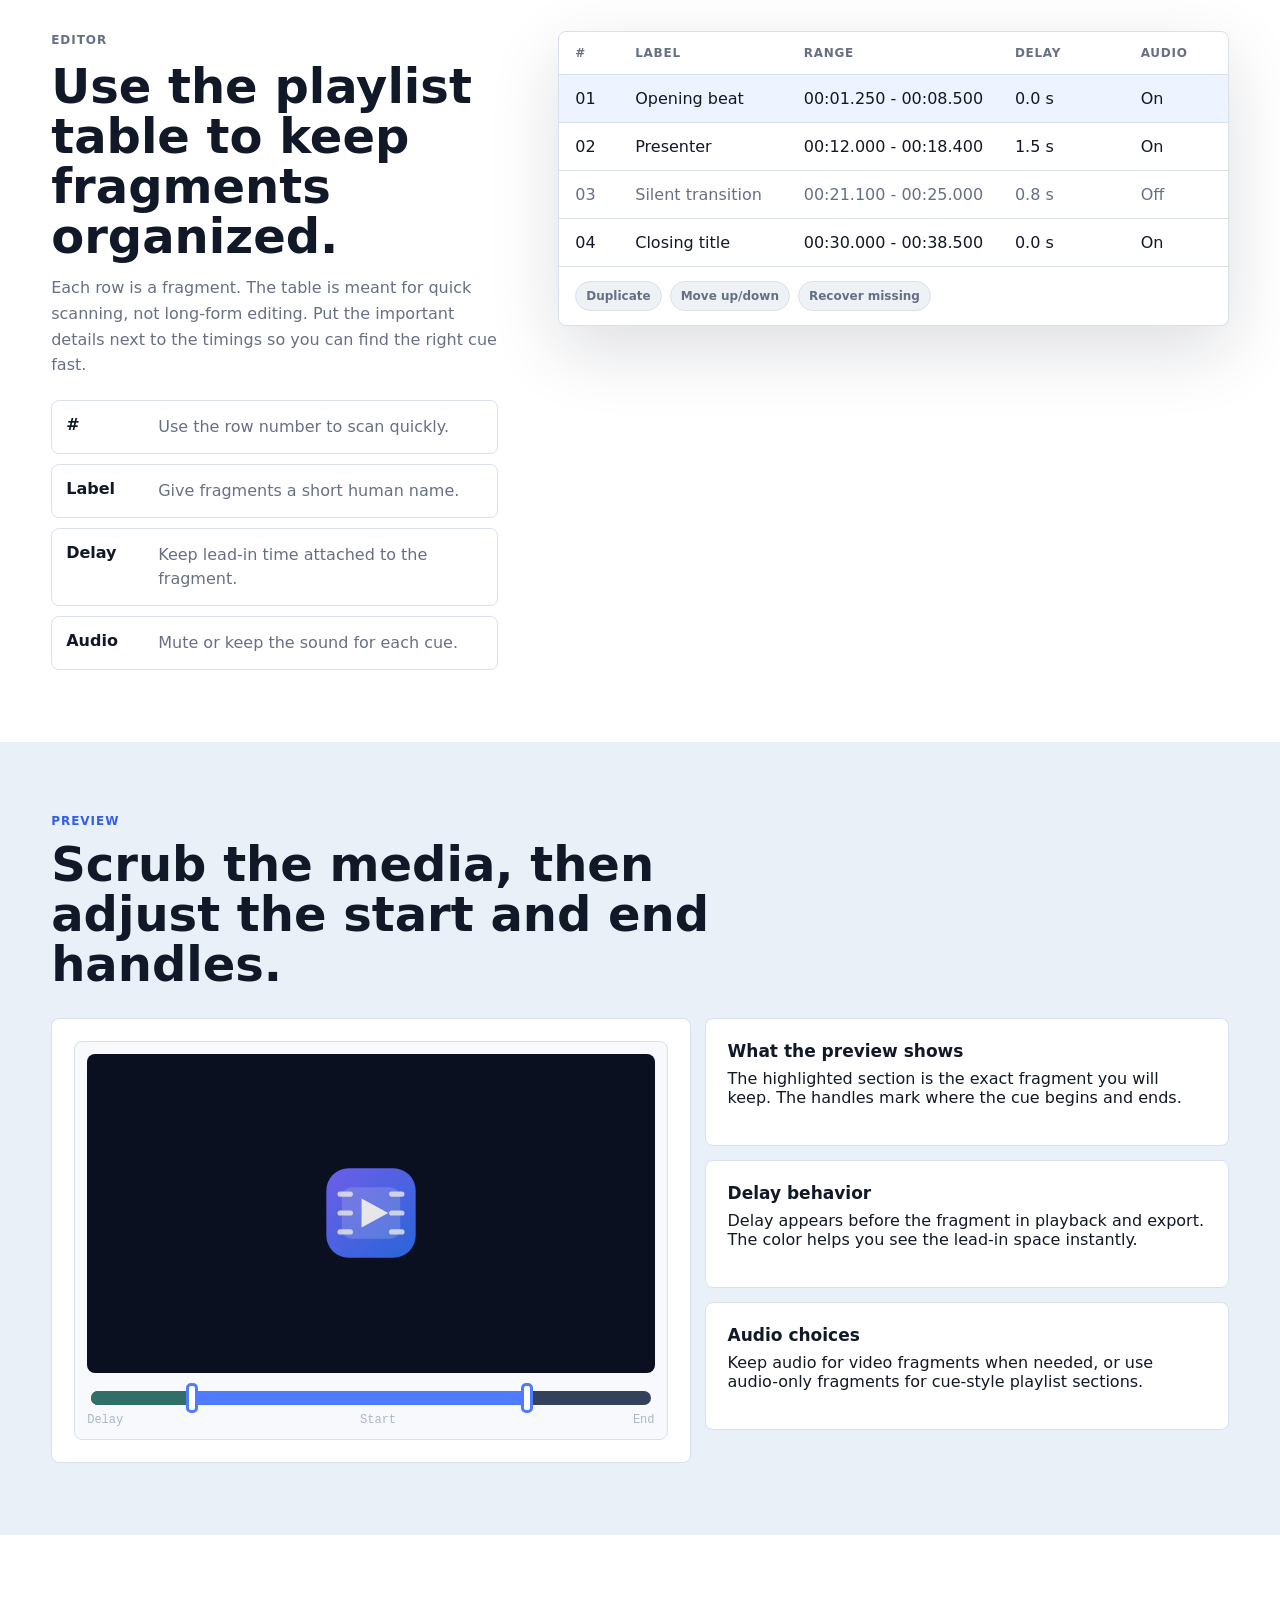
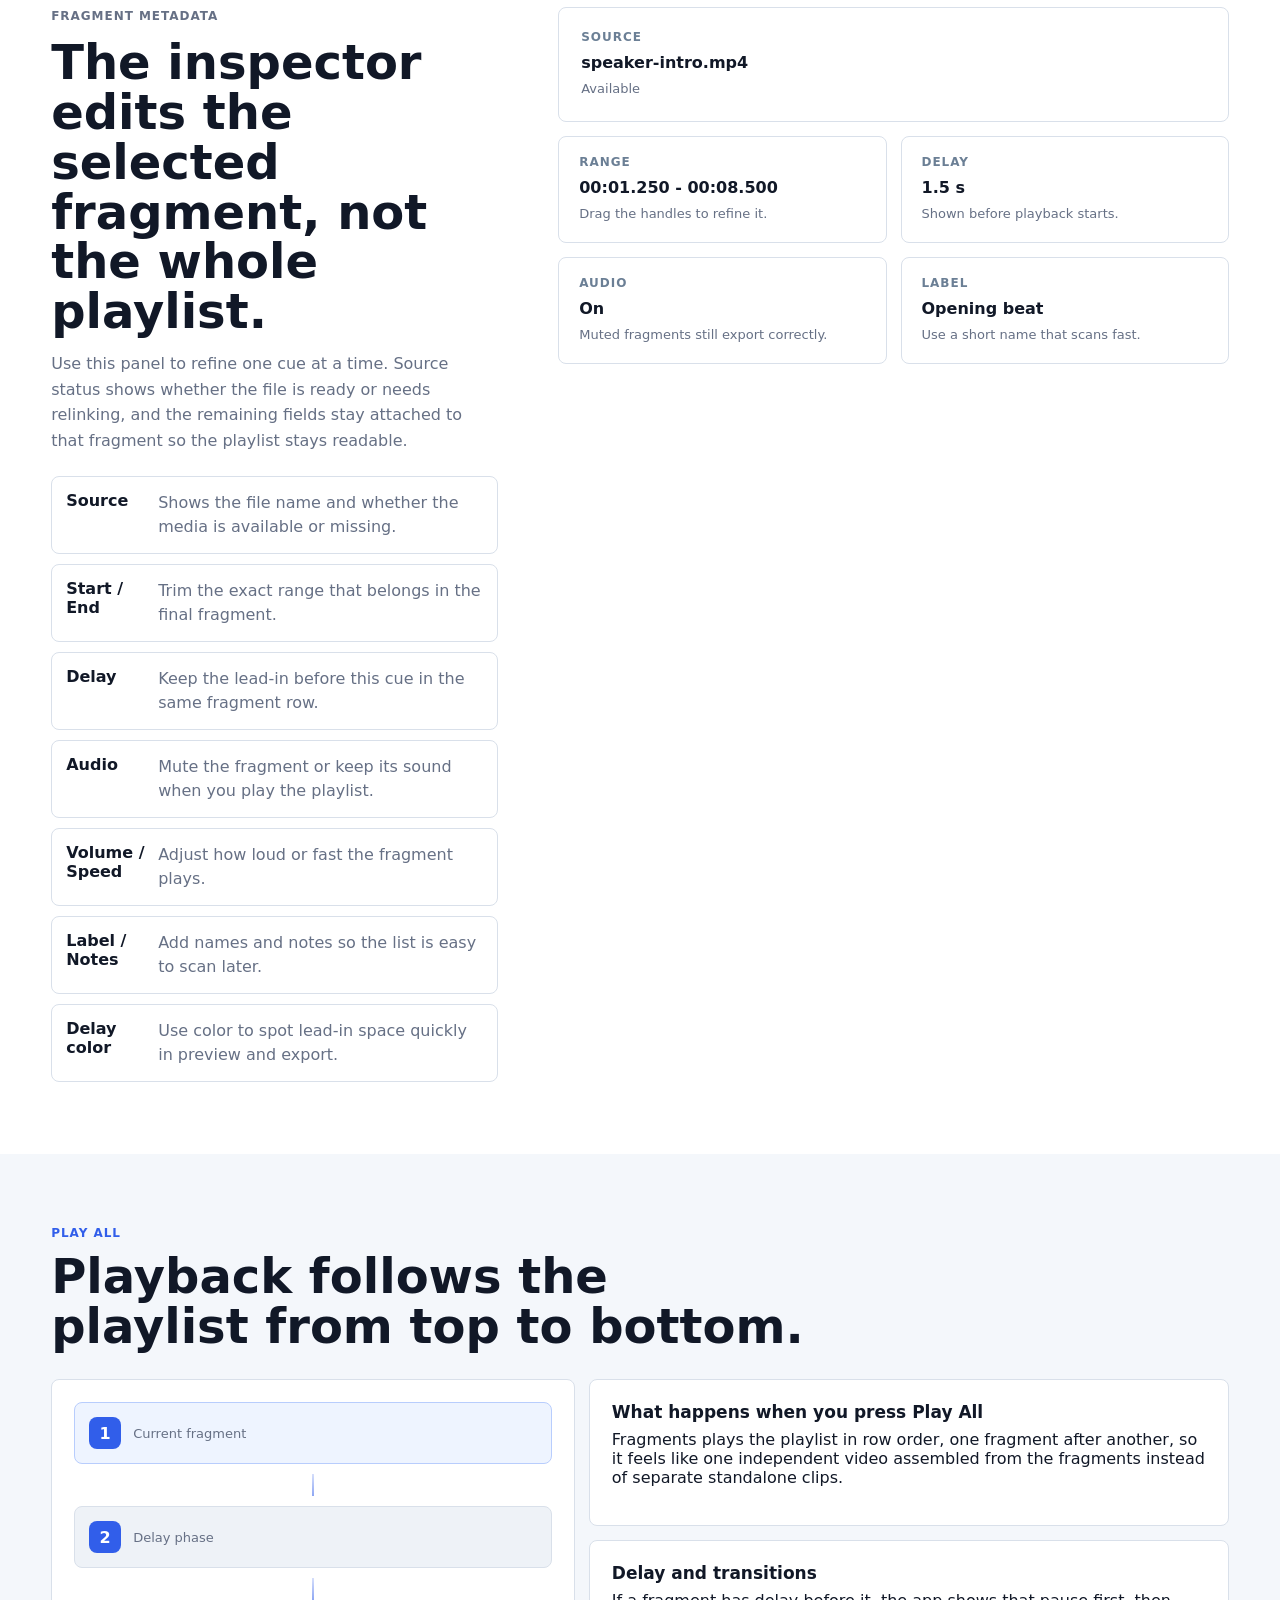
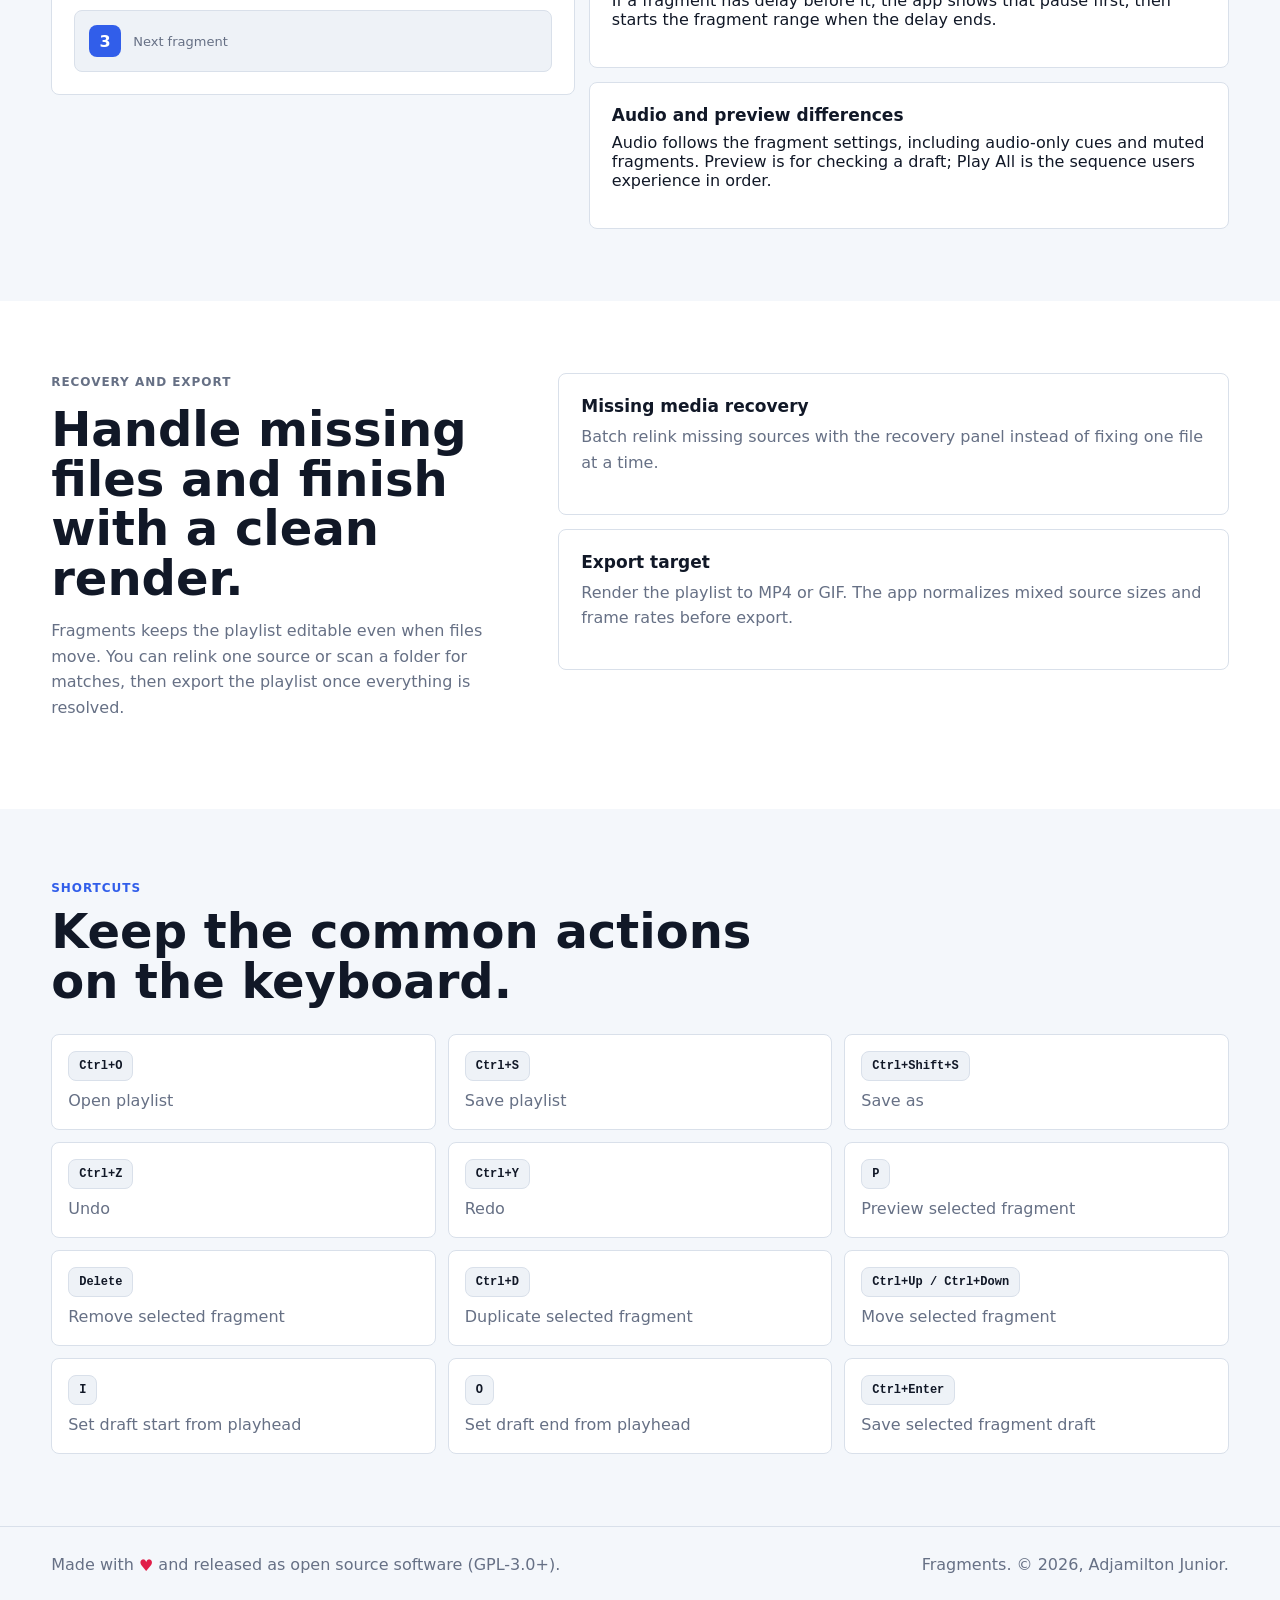
==== commit 9899310a: "docs: add metadata section" ====
--- a/docs/guide.html
+++ b/docs/guide.html
@@ -26,6 +26,7 @@
       <a href="#workflow">Workflow</a>
       <a href="#editor">Editor</a>
       <a href="#preview">Preview</a>
+      <a href="#metadata">Fragment metadata</a>
       <a href="#playback">Play All</a>
       <a href="#recovery">Recovery</a>
       <a href="#shortcuts">Shortcuts</a>
@@ -203,6 +204,57 @@
       </div>
     </section>
 
+    <section id="metadata" class="section split-section guide-split">
+      <div>
+        <p class="eyebrow">Fragment metadata</p>
+        <h2>The inspector edits the selected fragment, not the whole playlist.</h2>
+        <p>
+          Use this panel to refine one cue at a time. Source status shows whether the file is ready or needs
+          relinking, and the remaining fields stay attached to that fragment so the playlist stays readable.
+        </p>
+        <div class="guide-checklist">
+          <div><strong>Source</strong><span>Shows the file name and whether the media is available or missing.</span></div>
+          <div><strong>Start / End</strong><span>Trim the exact range that belongs in the final fragment.</span></div>
+          <div><strong>Delay</strong><span>Keep the lead-in before this cue in the same fragment row.</span></div>
+          <div><strong>Audio</strong><span>Mute the fragment or keep its sound when you play the playlist.</span></div>
+          <div><strong>Volume / Speed</strong><span>Adjust how loud or fast the fragment plays.</span></div>
+          <div><strong>Label / Notes</strong><span>Add names and notes so the list is easy to scan later.</span></div>
+          <div><strong>Delay color</strong><span>Use color to spot lead-in space quickly in preview and export.</span></div>
+        </div>
+      </div>
+      <div class="guide-metadata-panel">
+        <div class="guide-metadata-card">
+          <div class="guide-metadata-title">Source</div>
+          <div class="guide-metadata-value">speaker-intro.mp4</div>
+          <div class="guide-metadata-note">Available</div>
+        </div>
+        <div class="guide-metadata-grid">
+          <div class="guide-metadata-card compact">
+            <div class="guide-metadata-title">Range</div>
+            <div class="guide-metadata-value">00:01.250 - 00:08.500</div>
+            <div class="guide-metadata-note">Drag the handles to refine it.</div>
+          </div>
+          <div class="guide-metadata-card compact">
+            <div class="guide-metadata-title">Delay</div>
+            <div class="guide-metadata-value">1.5 s</div>
+            <div class="guide-metadata-note">Shown before playback starts.</div>
+          </div>
+        </div>
+        <div class="guide-metadata-grid">
+          <div class="guide-metadata-card compact">
+            <div class="guide-metadata-title">Audio</div>
+            <div class="guide-metadata-value">On</div>
+            <div class="guide-metadata-note">Muted fragments still export correctly.</div>
+          </div>
+          <div class="guide-metadata-card compact">
+            <div class="guide-metadata-title">Label</div>
+            <div class="guide-metadata-value">Opening beat</div>
+            <div class="guide-metadata-note">Use a short name that scans fast.</div>
+          </div>
+        </div>
+      </div>
+    </section>
+
     <section id="playback" class="section">
       <div class="section-heading">
         <p class="eyebrow">Play All</p>
--- a/docs/styles.css
+++ b/docs/styles.css
@@ -719,6 +719,52 @@
   line-height: 1.5;
 }
 
+.guide-metadata-panel {
+  display: grid;
+  gap: 14px;
+}
+
+.guide-metadata-grid {
+  display: grid;
+  grid-template-columns: repeat(2, minmax(0, 1fr));
+  gap: 14px;
+}
+
+.guide-metadata-card {
+  min-width: 0;
+  padding: 22px;
+  background: var(--surface);
+  border: 1px solid var(--line);
+  border-radius: 8px;
+}
+
+.guide-metadata-card.compact {
+  padding: 18px 20px;
+}
+
+.guide-metadata-title {
+  margin-bottom: 8px;
+  color: #6b7f95;
+  font-size: 12px;
+  font-weight: 800;
+  letter-spacing: .08em;
+  text-transform: uppercase;
+}
+
+.guide-metadata-value {
+  color: var(--text);
+  font-size: 16px;
+  font-weight: 700;
+  line-height: 1.35;
+}
+
+.guide-metadata-note {
+  margin-top: 6px;
+  color: var(--muted);
+  font-size: 13px;
+  line-height: 1.5;
+}
+
 .guide-badge {
   position: absolute;
   padding: 8px 10px;
@@ -1018,7 +1064,8 @@
   .steps,
   .export-grid,
   .guide-flow,
-  .guide-shortcuts {
+  .guide-shortcuts,
+  .guide-metadata-grid {
     grid-template-columns: repeat(2, minmax(0, 1fr));
   }
 
@@ -1071,7 +1118,8 @@
   .export-grid,
   .install-grid,
   .guide-flow,
-  .guide-shortcuts {
+  .guide-shortcuts,
+  .guide-metadata-grid {
     grid-template-columns: 1fr;
   }
 
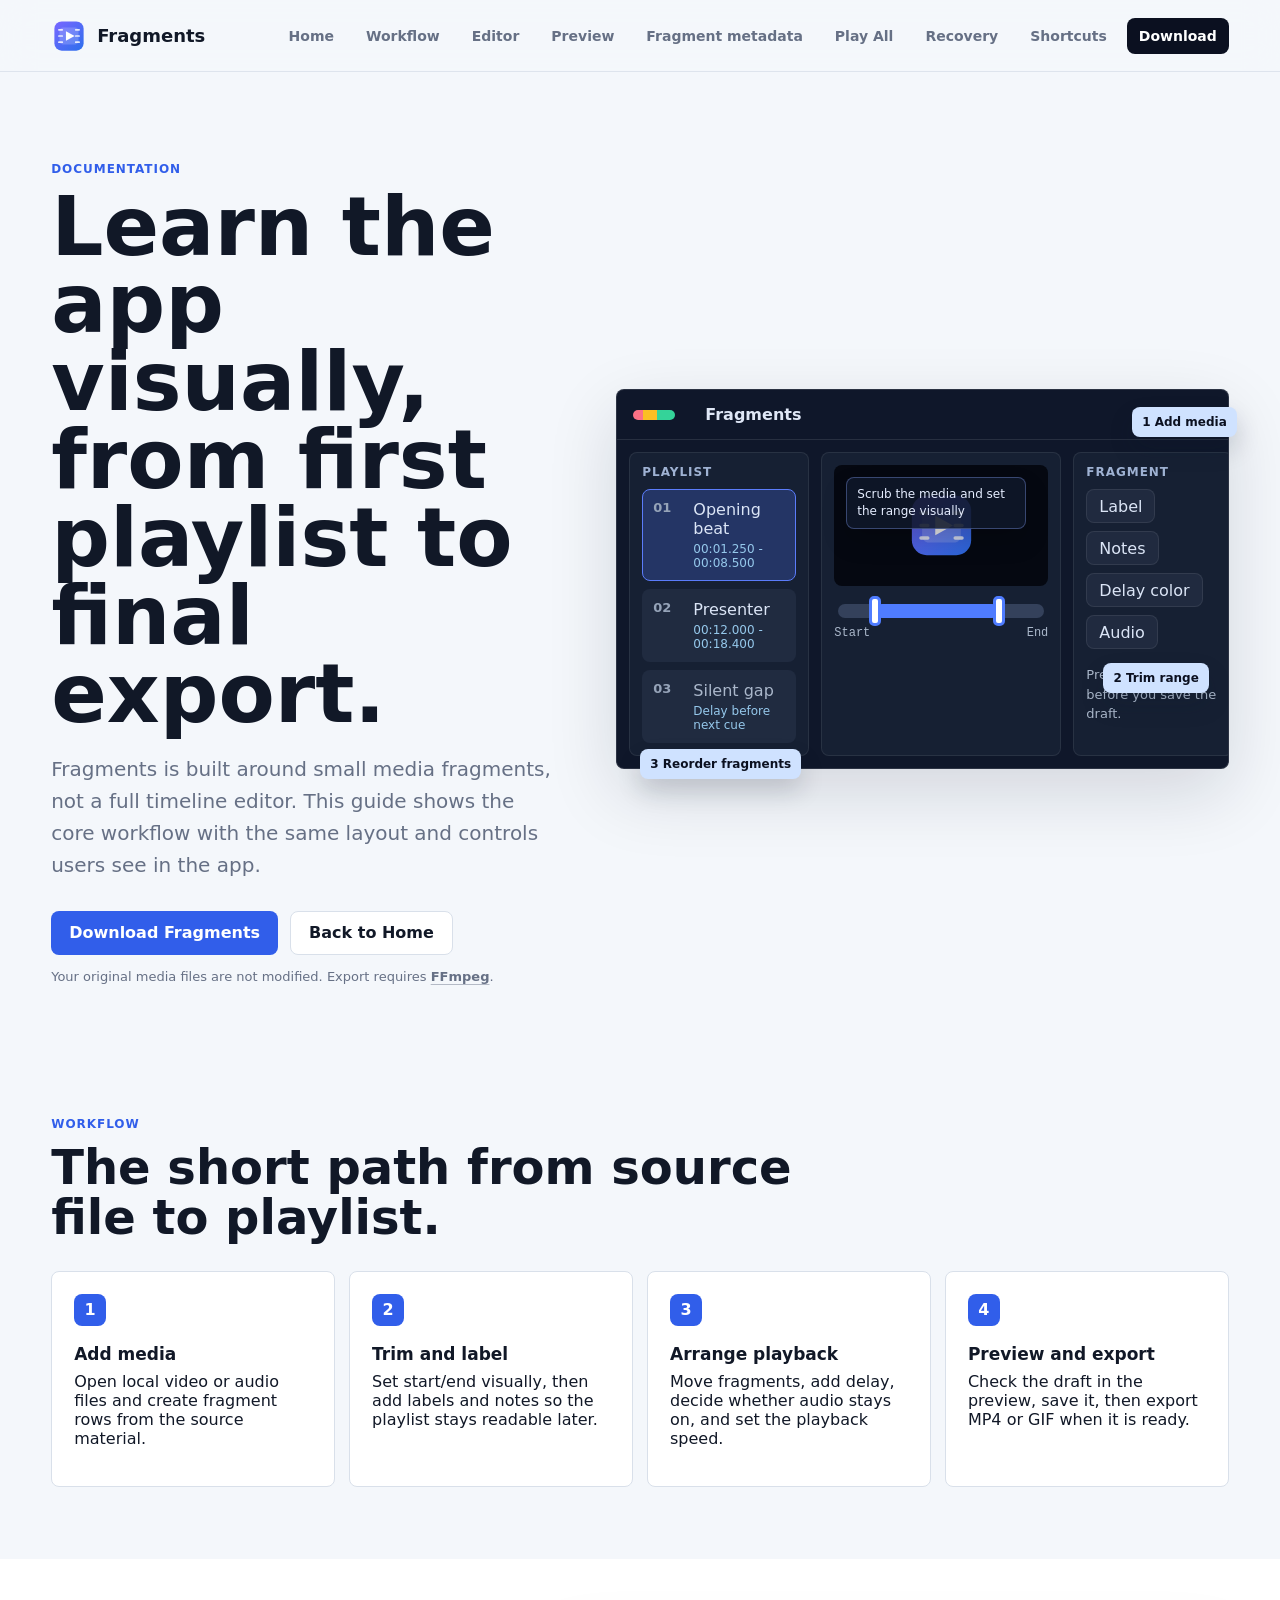
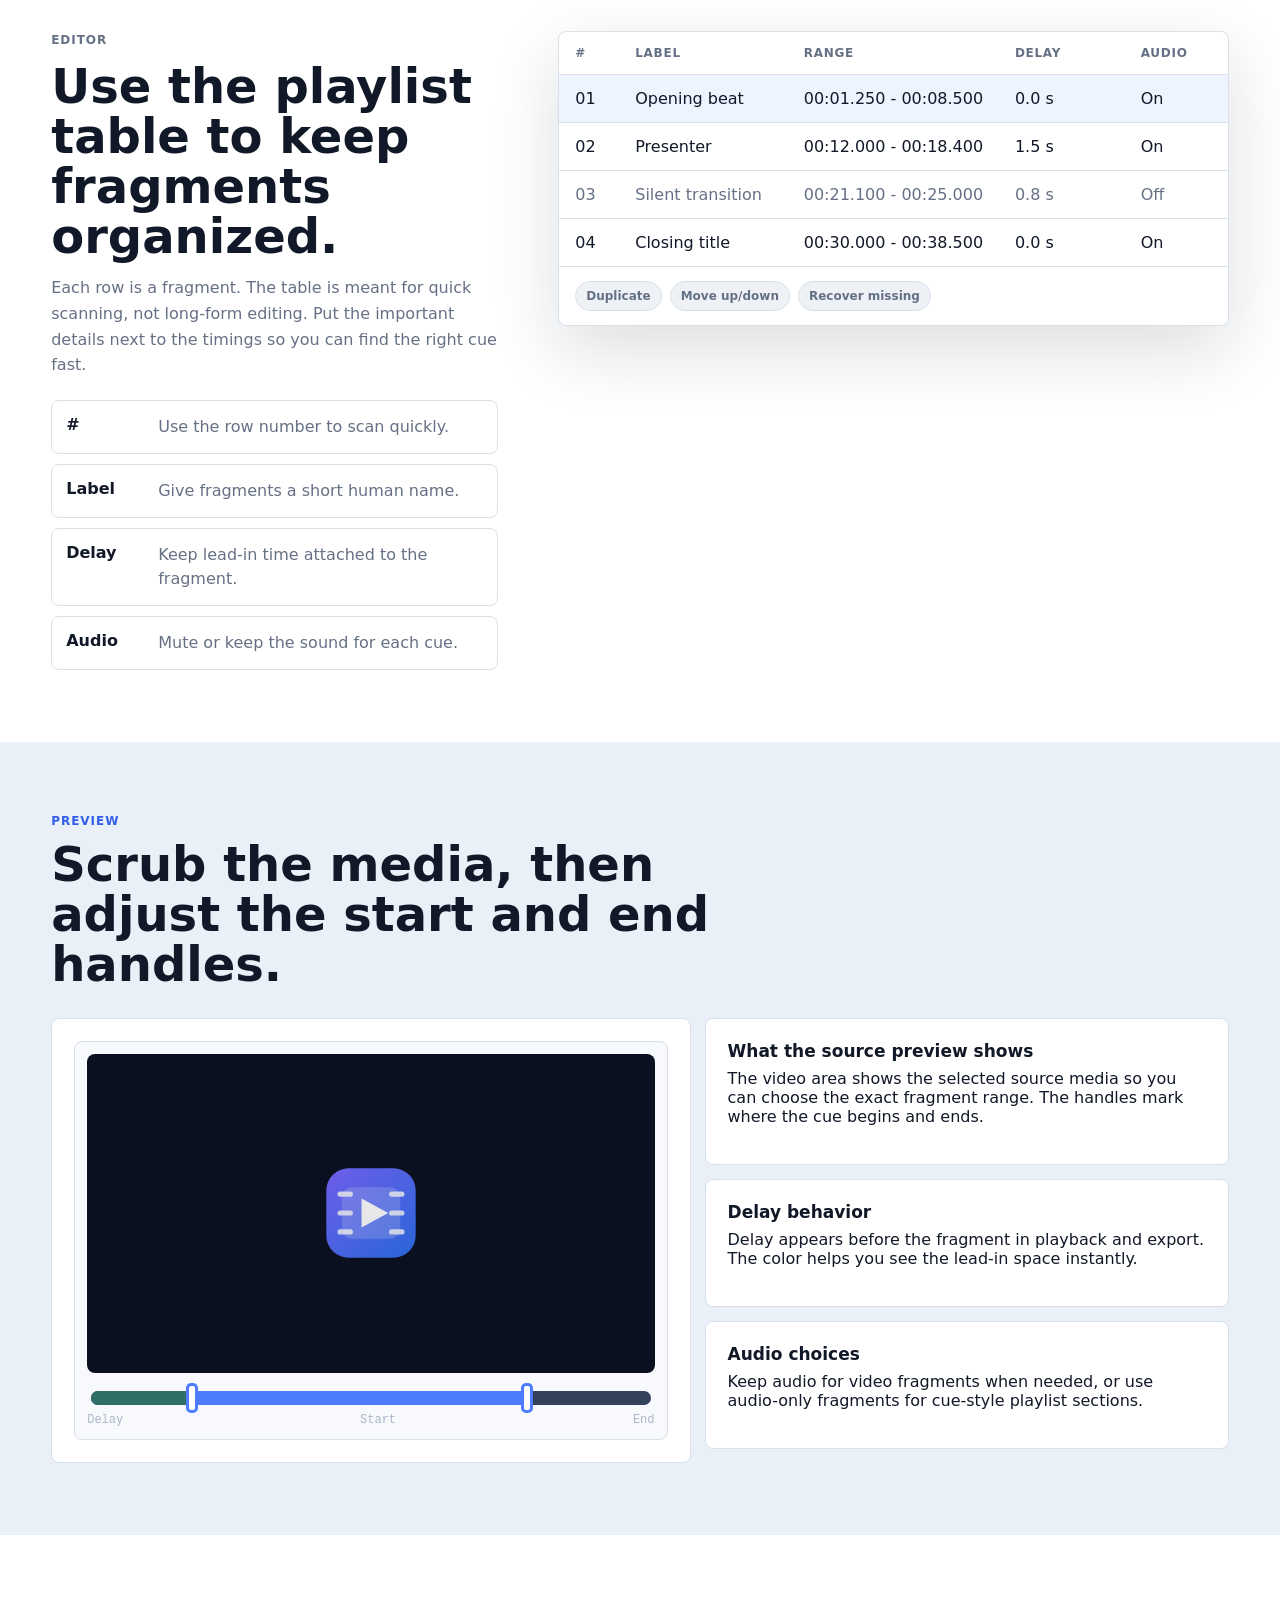
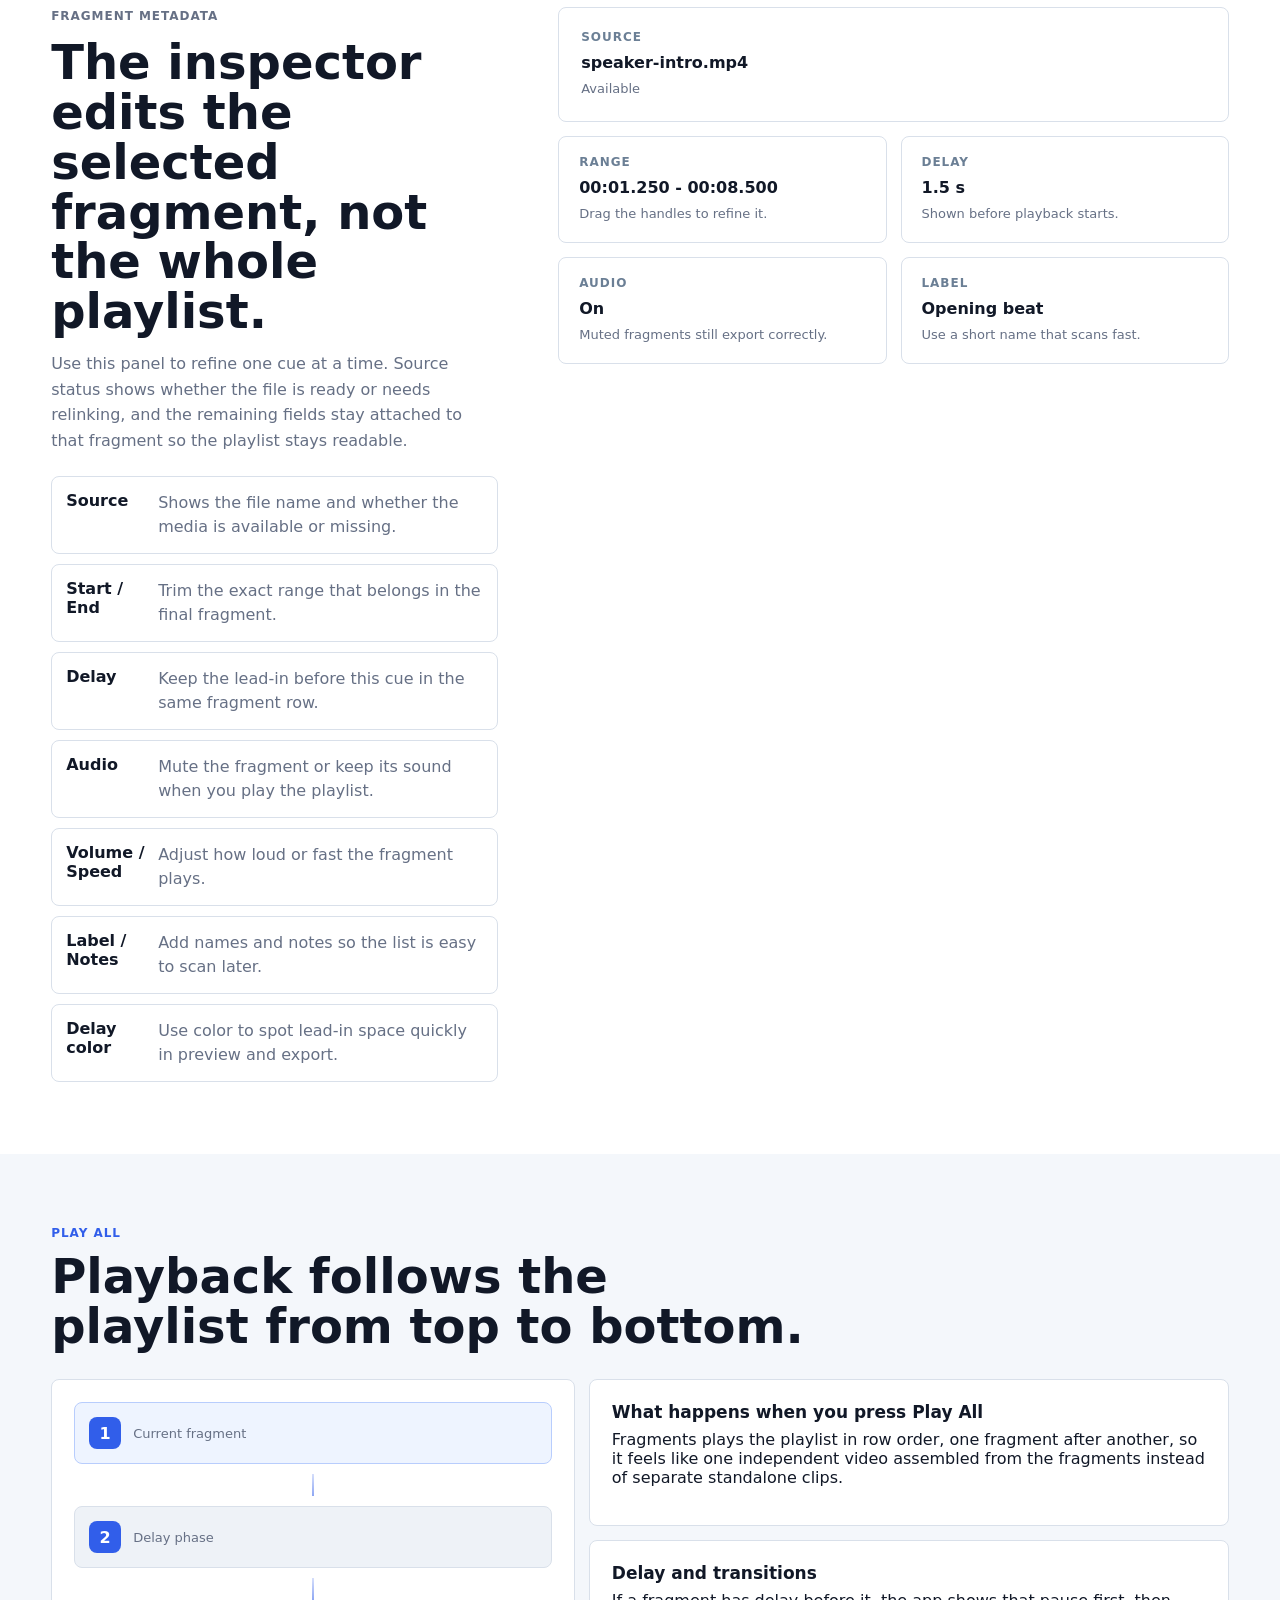
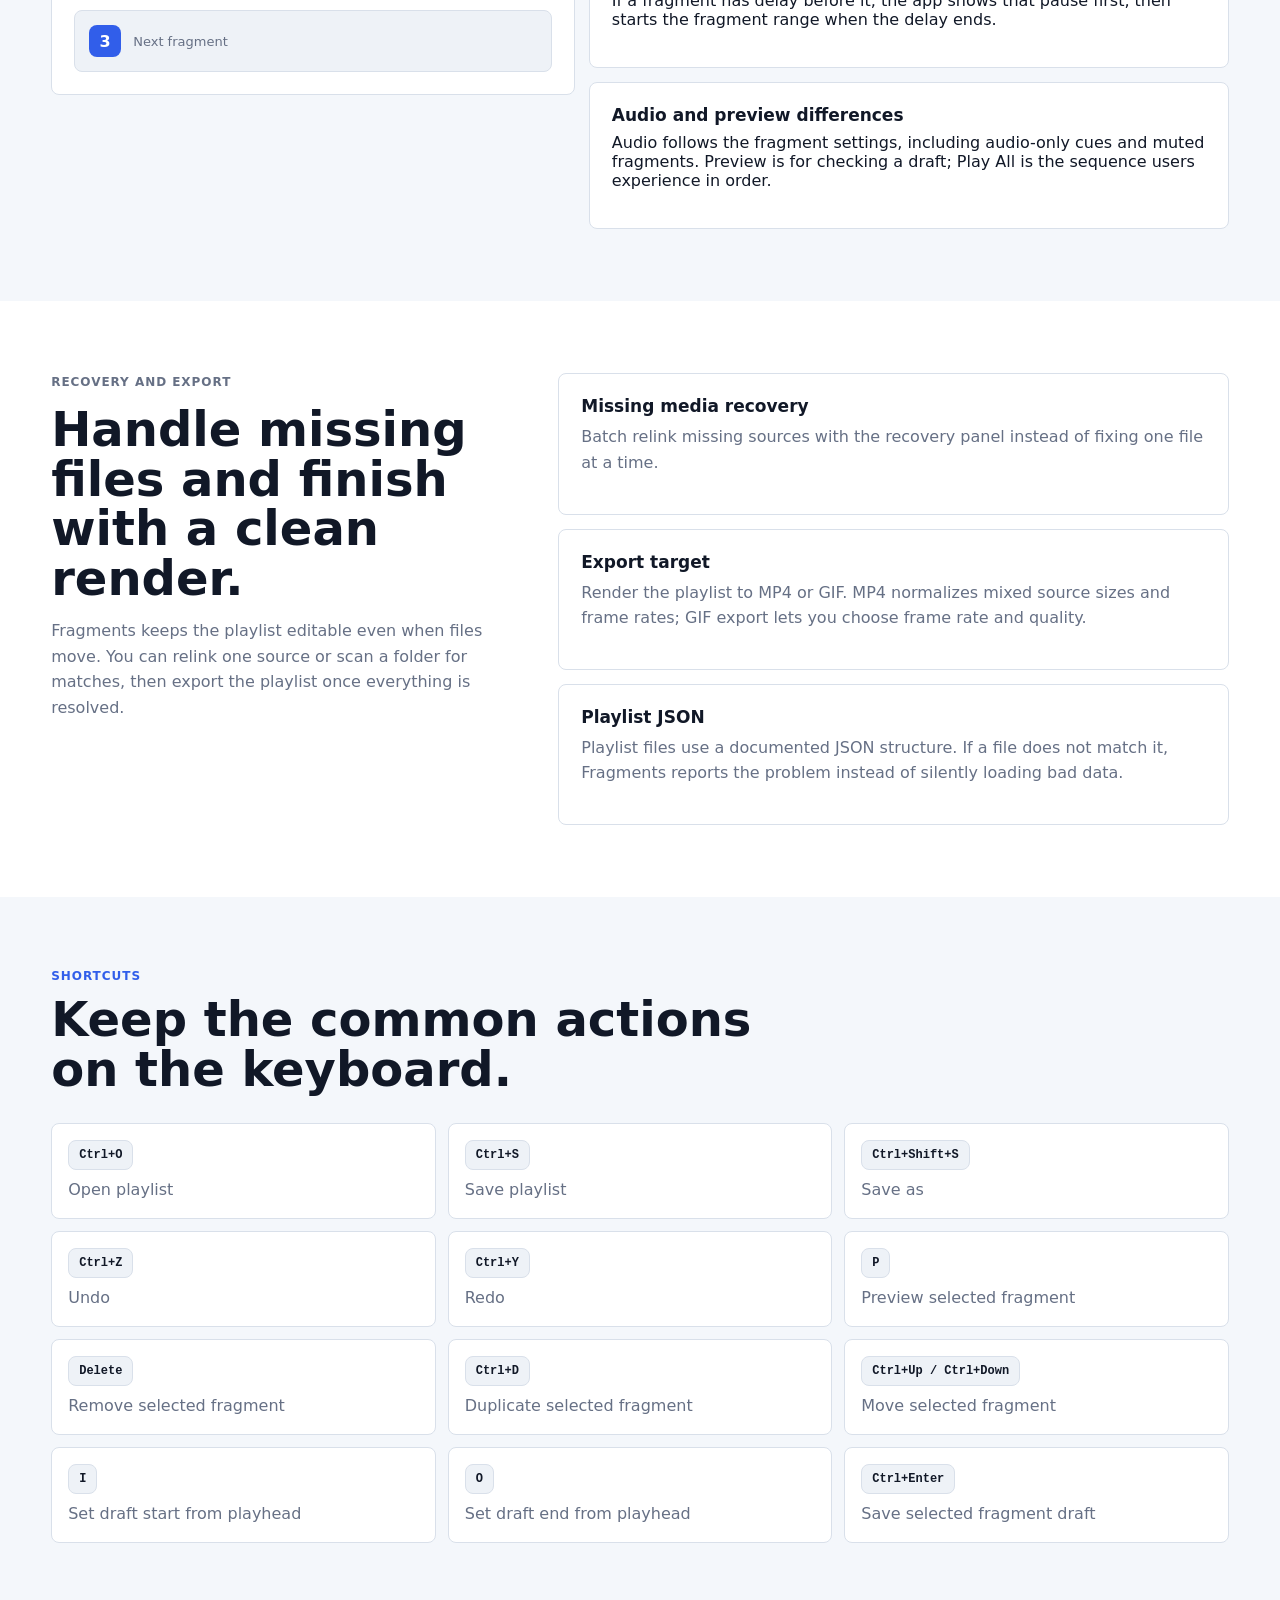
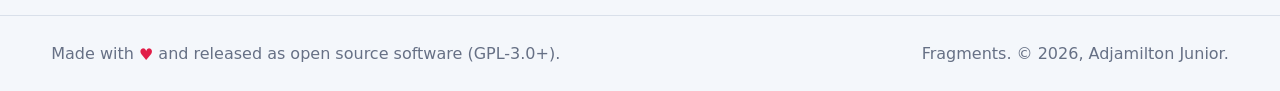
==== commit e22b6306: "docs: add playlist json validation and gif quality changes" ====
--- a/docs/guide.html
+++ b/docs/guide.html
@@ -189,8 +189,8 @@
         </div>
         <div class="guide-copy-panel">
           <article>
-            <h3>What the preview shows</h3>
-            <p>The highlighted section is the exact fragment you will keep. The handles mark where the cue begins and ends.</p>
+            <h3>What the source preview shows</h3>
+            <p>The video area shows the selected source media so you can choose the exact fragment range. The handles mark where the cue begins and ends.</p>
           </article>
           <article>
             <h3>Delay behavior</h3>
@@ -312,7 +312,11 @@
         </article>
         <article>
           <h3>Export target</h3>
-          <p>Render the playlist to MP4 or GIF. The app normalizes mixed source sizes and frame rates before export.</p>
+          <p>Render the playlist to MP4 or GIF. MP4 normalizes mixed source sizes and frame rates; GIF export lets you choose frame rate and quality.</p>
+        </article>
+        <article>
+          <h3>Playlist JSON</h3>
+          <p>Playlist files use a documented JSON structure. If a file does not match it, Fragments reports the problem instead of silently loading bad data.</p>
         </article>
       </div>
     </section>
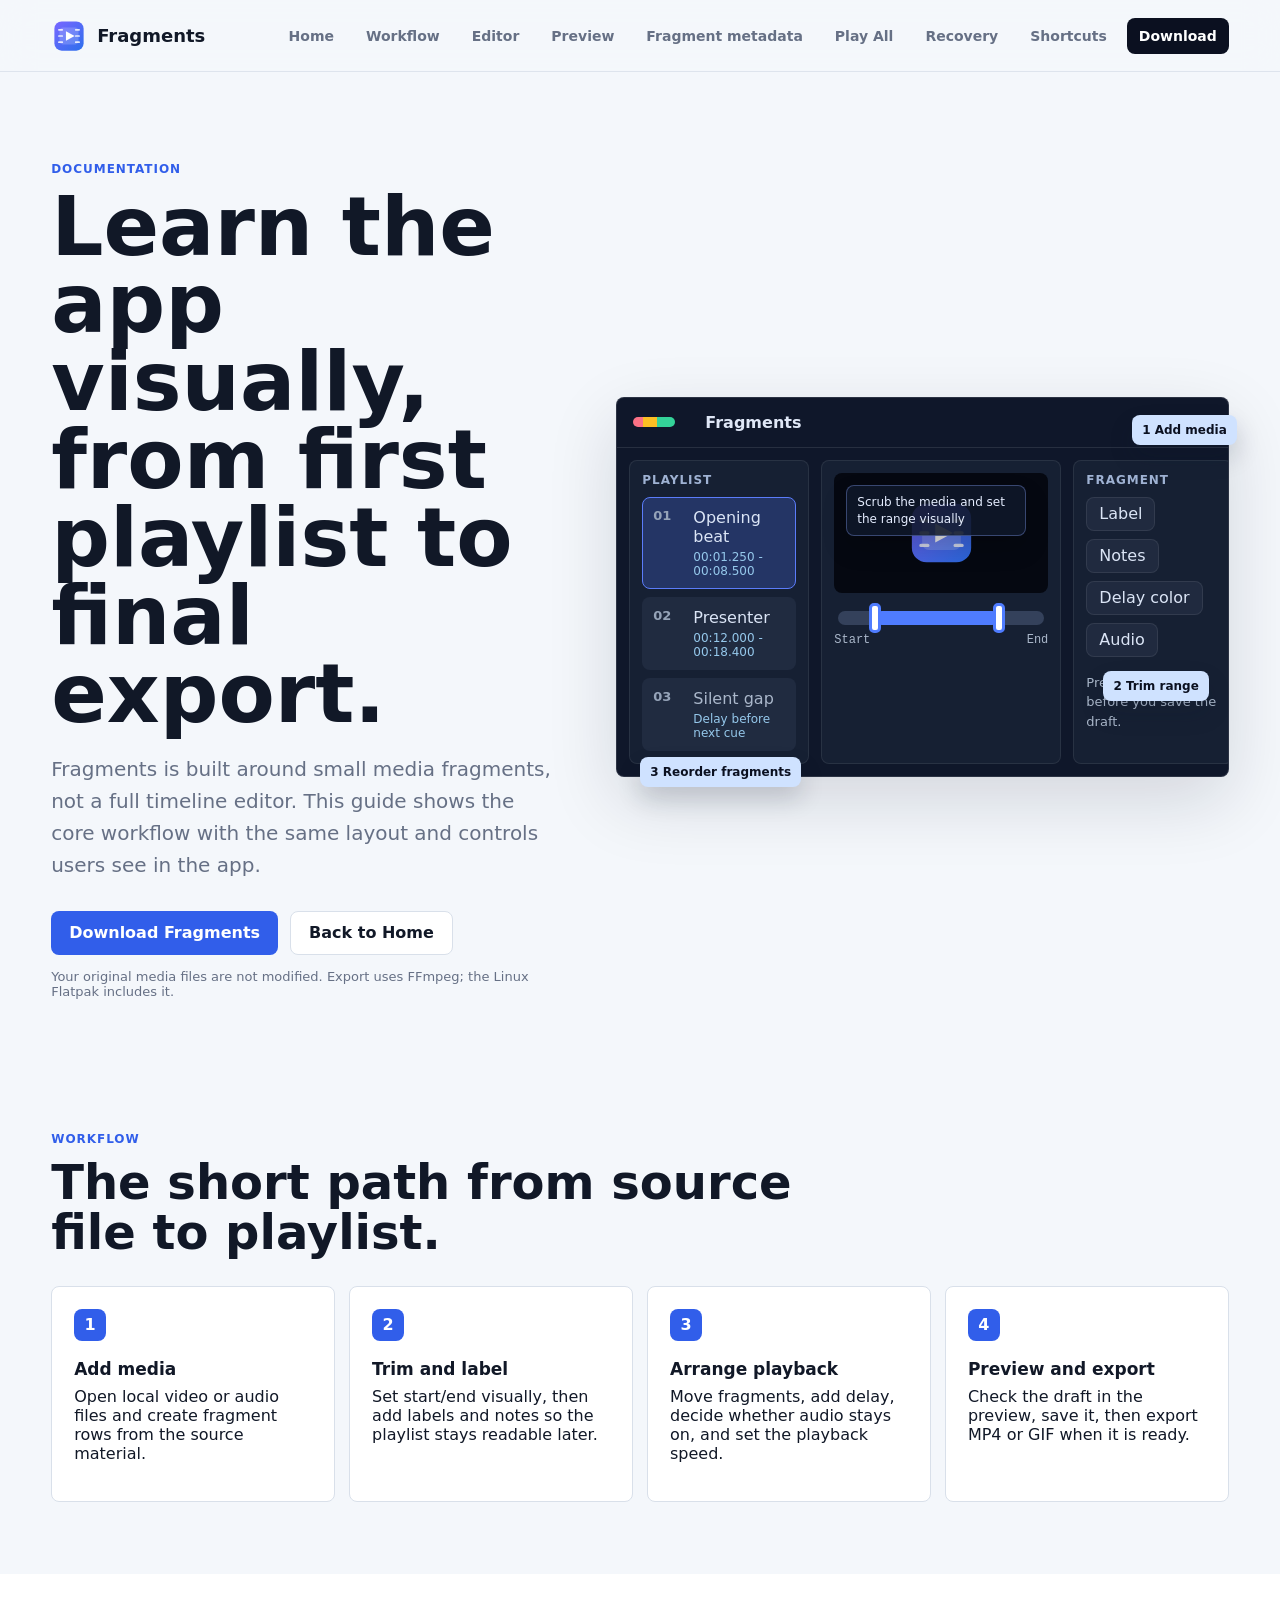
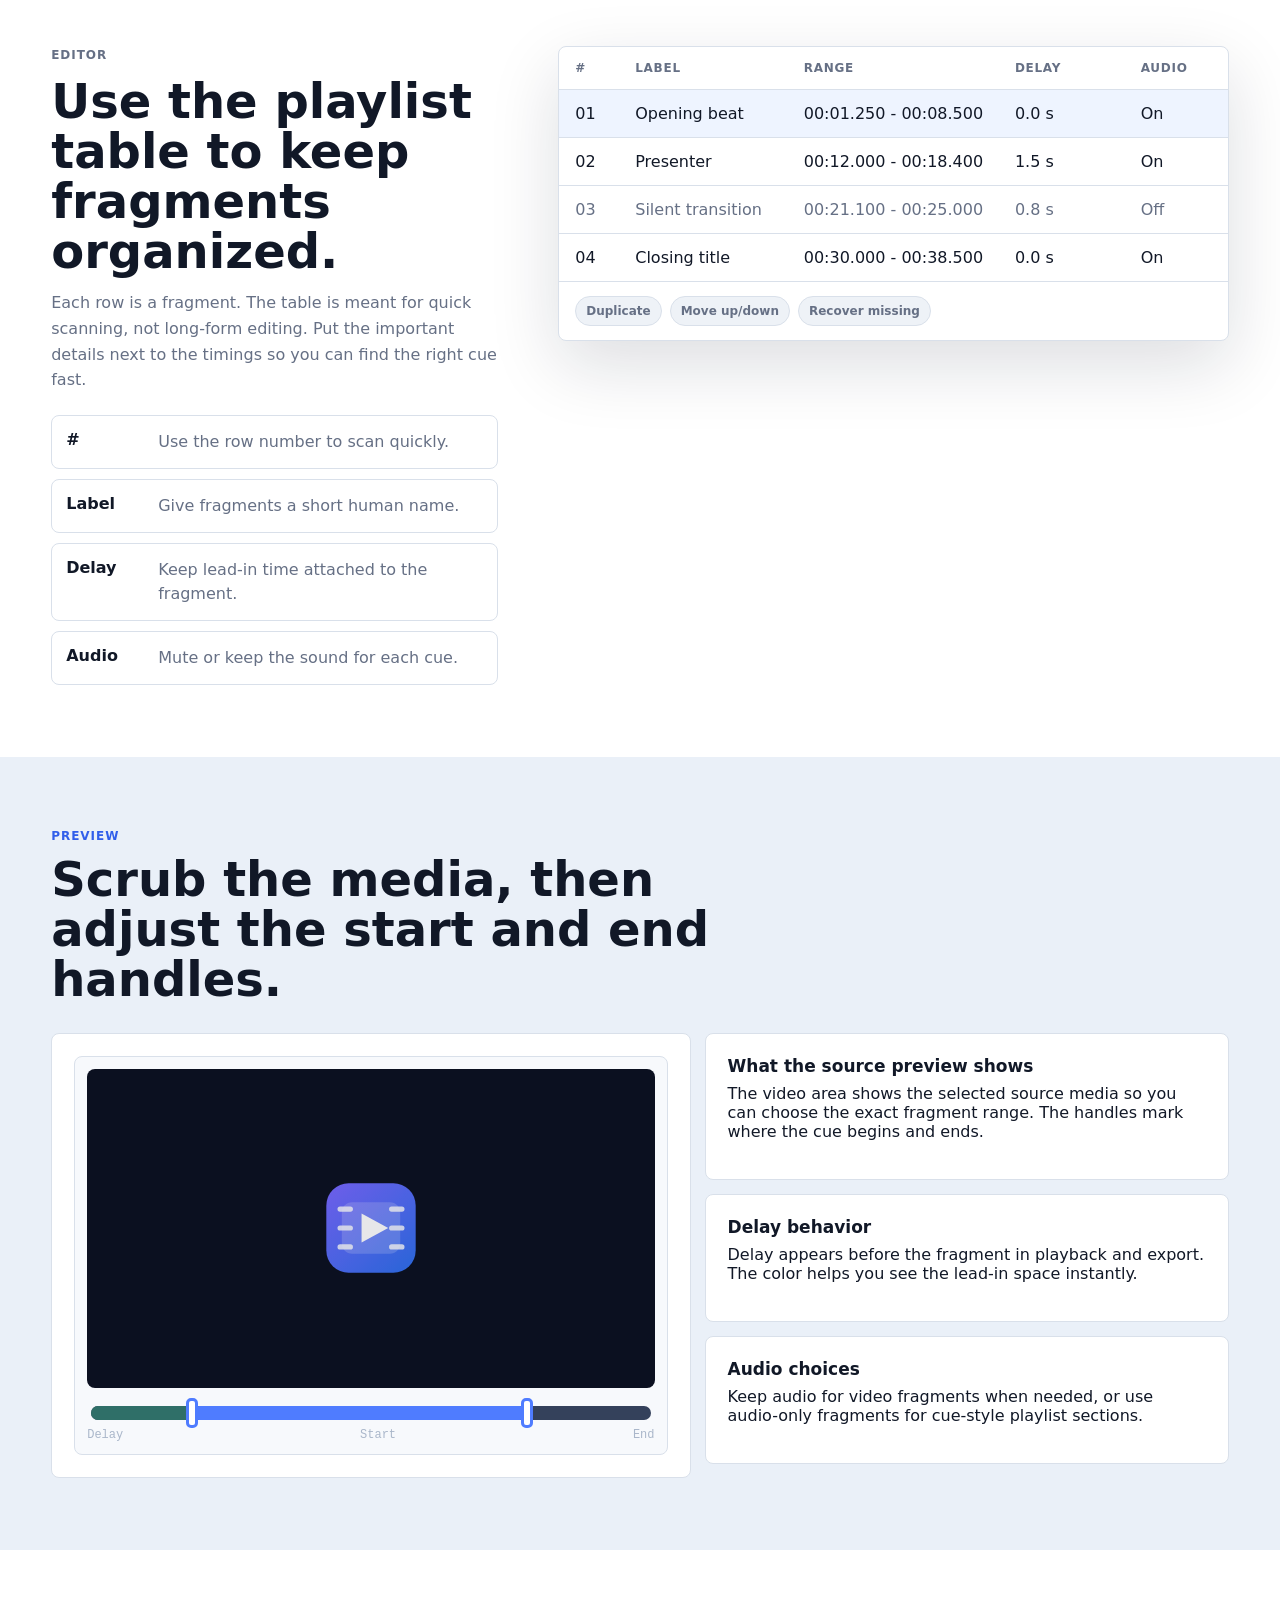
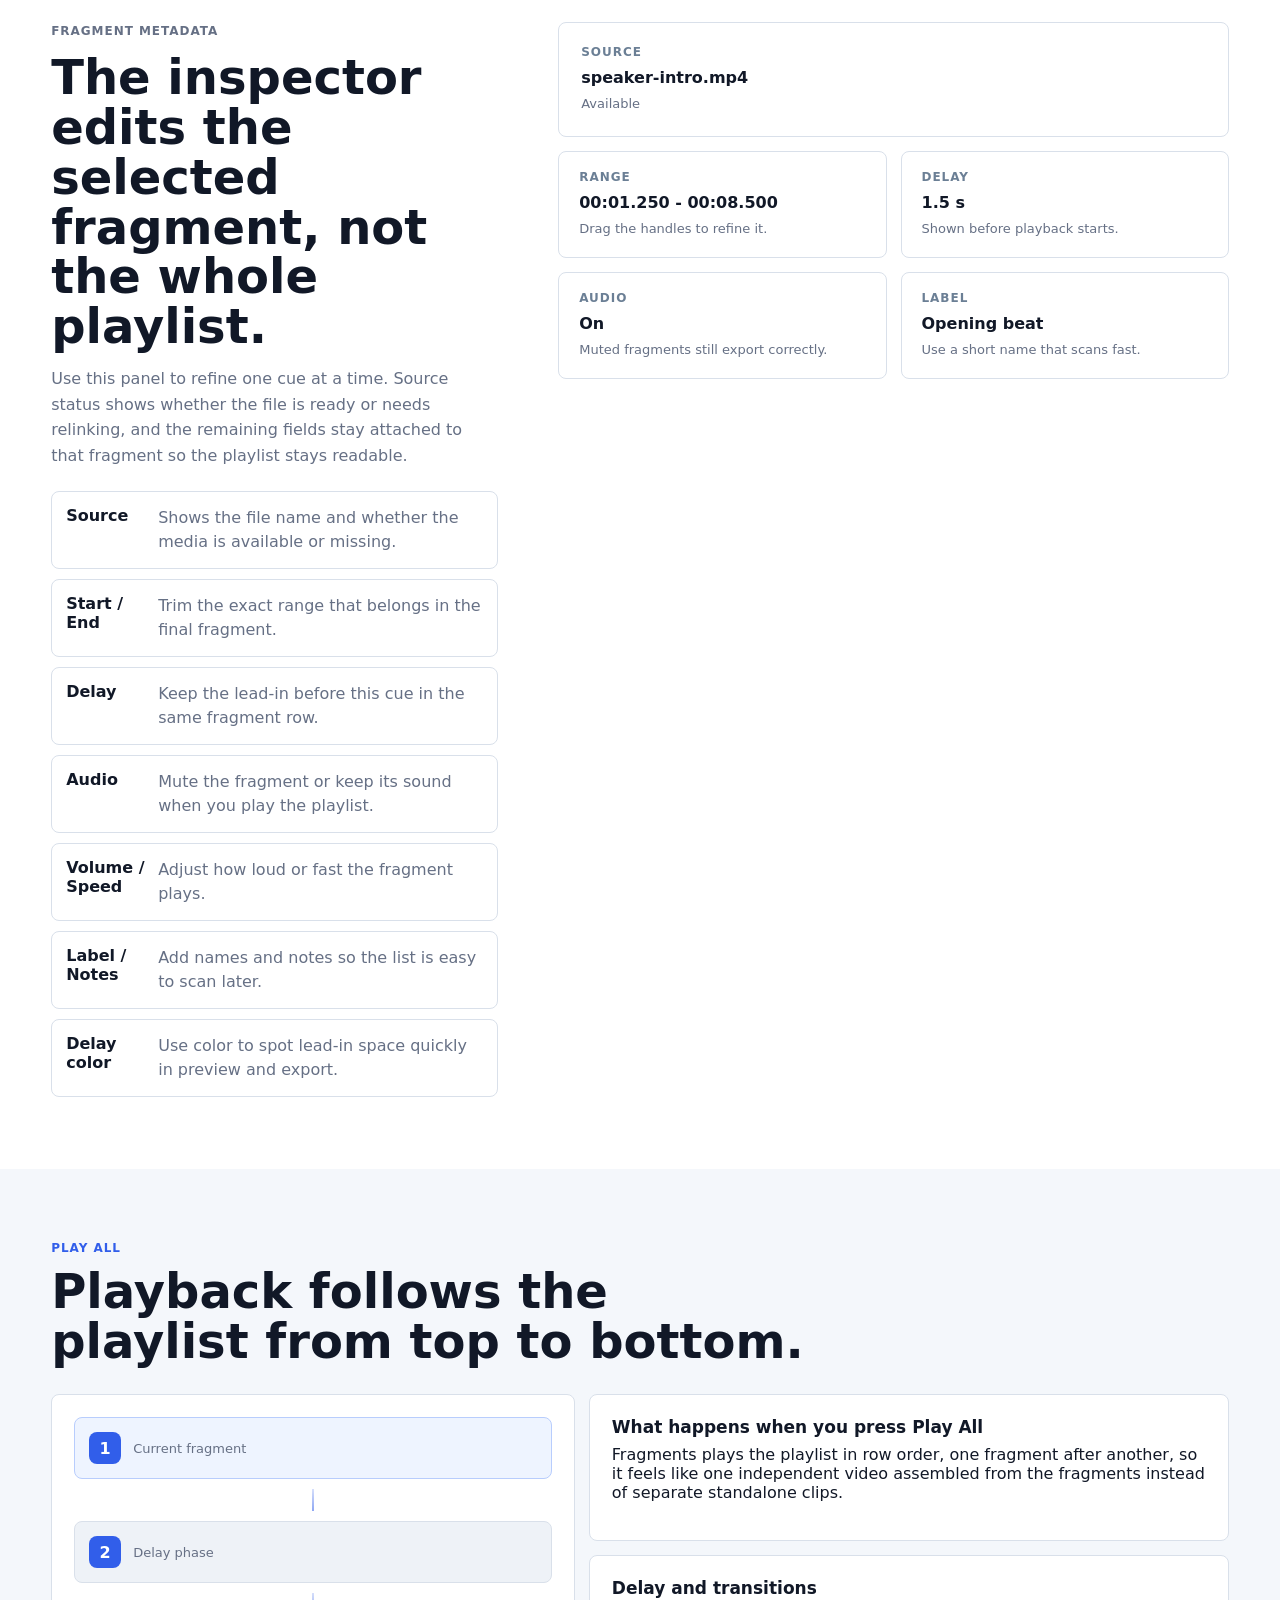
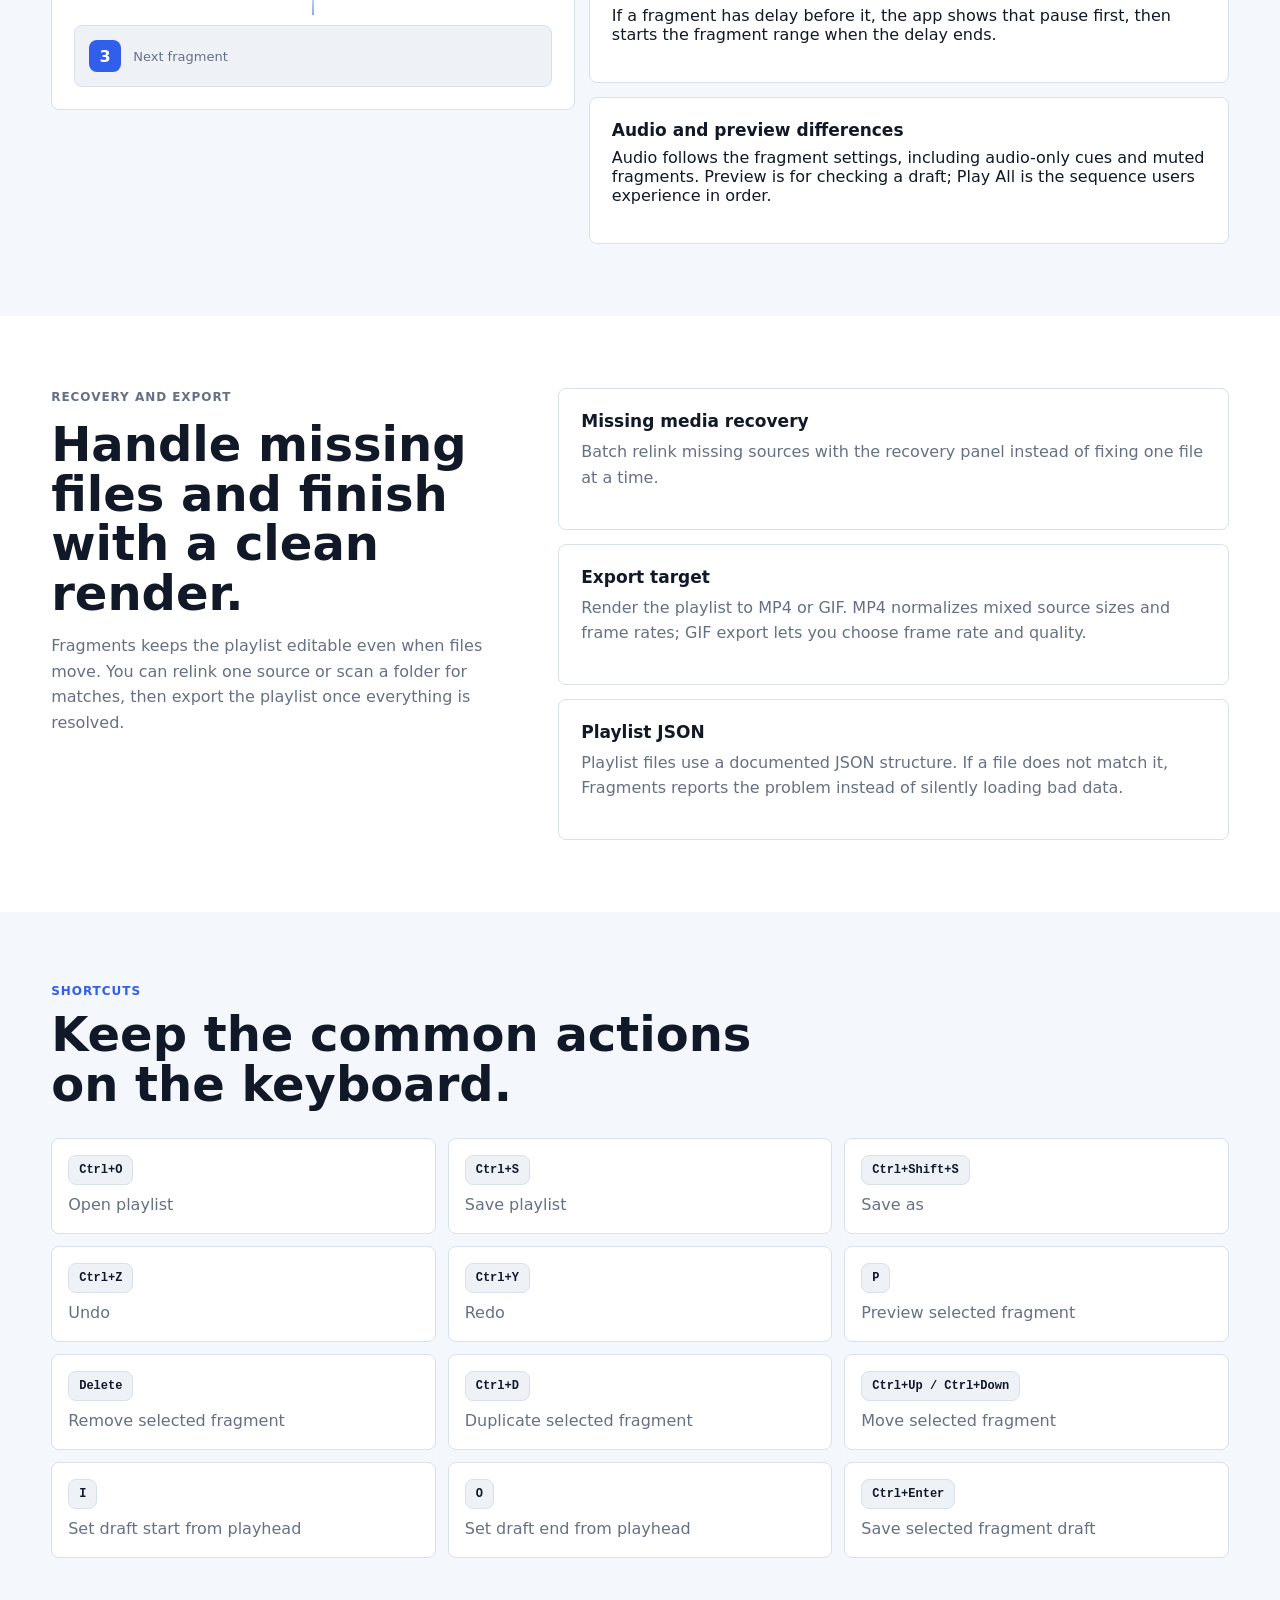
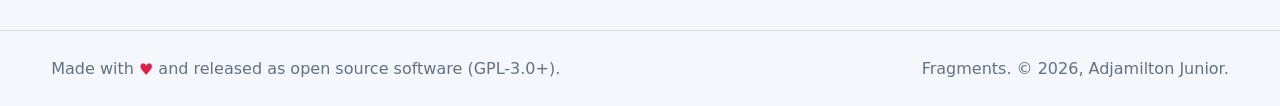
==== commit 560c8f43: "docs: add flatpak info" ====
--- a/docs/guide.html
+++ b/docs/guide.html
@@ -47,7 +47,7 @@
           <a class="button primary" href="index.html#download">Download Fragments</a>
           <a class="button secondary" href="index.html">Back to Home</a>
         </div>
-        <p class="note">Your original media files are not modified. Export requires <a href="https://ffmpeg.org/download.html">FFmpeg</a>.</p>
+        <p class="note">Your original media files are not modified. Export uses FFmpeg; the Linux Flatpak includes it.</p>
       </div>
 
       <div class="guide-hero-visual" aria-label="Fragments workflow illustration">
